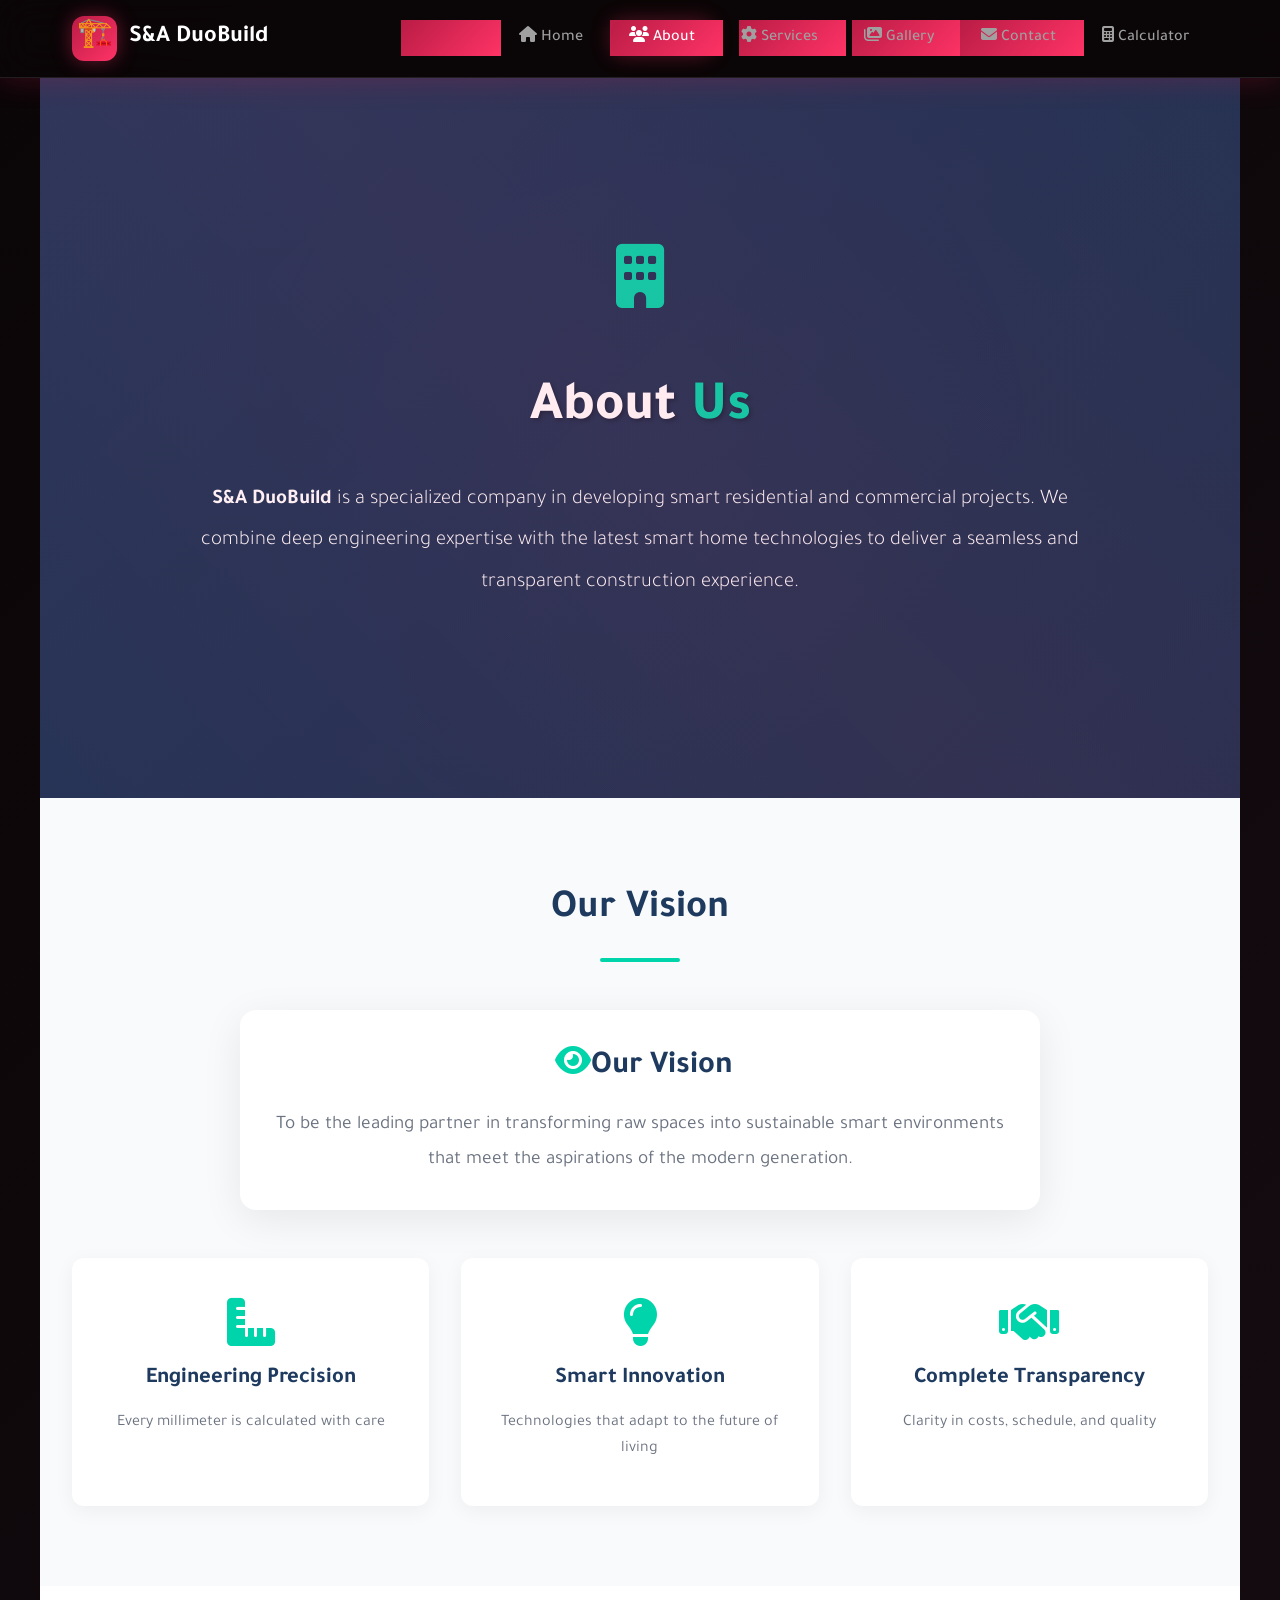
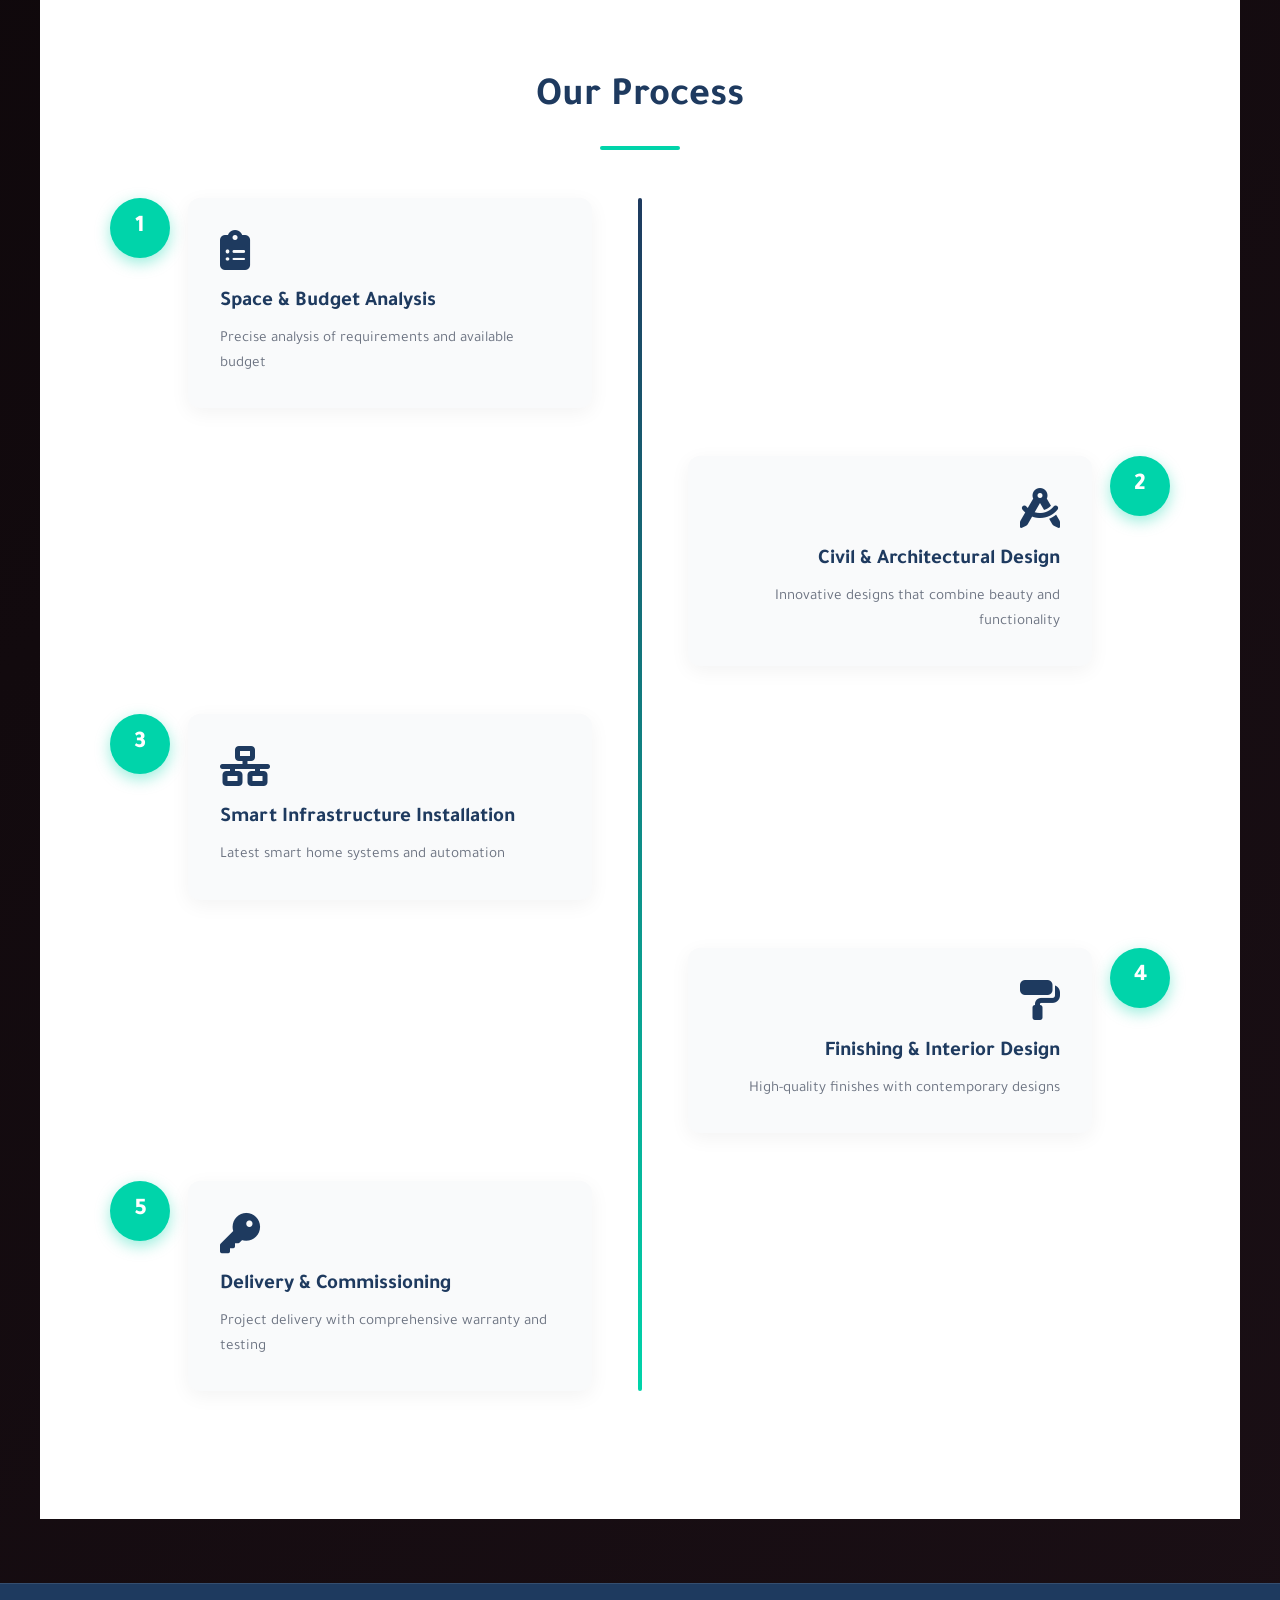
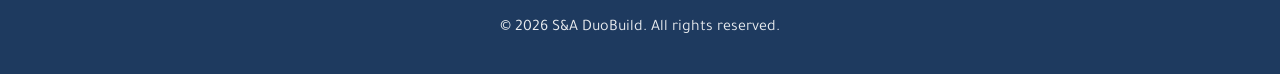
==== about.html @ c9d5b28e "Fix static site issues" ====
<!DOCTYPE html>
<html lang="en" dir="ltr">
<head>
  <meta charset="UTF-8">
  <meta name="viewport" content="width=device-width, initial-scale=1.0">
  <link rel="preconnect" href="https://fonts.googleapis.com">
  <link rel="preconnect" href="https://fonts.gstatic.com" crossorigin>
  <link href="https://fonts.googleapis.com/css2?family=Tajawal:wght@300;400;500;700;800&display=swap" rel="stylesheet">
  <link rel="stylesheet" href="https://cdnjs.cloudflare.com/ajax/libs/font-awesome/6.4.0/css/all.min.css">
  <title>S&A DuoBuild | About</title>
  <link rel="stylesheet" href="style.css">
  <style>
        * {
            margin: 0;
            padding: 0;
            box-sizing: border-box;
        }

        :root {
            --primary-color: #1E3A5F;
            --secondary-color: #6B7280;
            --accent-color: #00D4AA;
            --light-bg: #F9FAFB;
            --white: #FFFFFF;
            --text-dark: #1F2937;
            --text-light: #6B7280;
            --transition: all 0.3s ease;
        }

        body {
            font-family: 'Tajawal', sans-serif;
            line-height: 1.6;
            color: var(--text-dark);
            overflow-x: hidden;
        }

        /* Hero Section */
        .hero {
            background: linear-gradient(135deg, rgba(30, 58, 95, 0.95) 0%, rgba(30, 58, 95, 0.8) 100%), 
                        url('https://images.unsplash.com/photo-1486406146926-c627a92ad1ab?ixlib=rb-4.0.3&auto=format&fit=crop&w=1920&q=80');
            background-size: cover;
            background-position: center;
            background-attachment: fixed;
            min-height: 80vh;
            display: flex;
            align-items: center;
            justify-content: center;
            text-align: center;
            color: var(--white);
            padding: 2rem;
            position: relative;
        }

        .hero-content {
            max-width: 900px;
            animation: fadeInUp 1s ease;
        }

        .hero h1 {
            font-size: 3.5rem;
            font-weight: 800;
            margin-bottom: 1.5rem;
            text-shadow: 2px 2px 4px rgba(0,0,0,0.3);
        }

        .hero h1 span {
            color: var(--accent-color);
        }

        .hero p {
            font-size: 1.3rem;
            line-height: 2;
            margin-bottom: 2rem;
            font-weight: 300;
        }

        .hero-icon {
            font-size: 4rem;
            margin-bottom: 1.5rem;
            color: var(--accent-color);
        }

        /* Section Styling */
        section {
            padding: 5rem 2rem;
        }

        .container {
            max-width: 1200px;
            margin: 0 auto;
        }

        .section-title {
            text-align: center;
            font-size: 2.5rem;
            color: var(--primary-color);
            margin-bottom: 3rem;
            position: relative;
            font-weight: 700;
        }

        .section-title::after {
            content: '';
            display: block;
            width: 80px;
            height: 4px;
            background: var(--accent-color);
            margin: 1rem auto;
            border-radius: 2px;
        }

        /* Vision Section */
        .vision {
            background: var(--light-bg);
        }

        .vision-content {
            text-align: center;
            max-width: 800px;
            margin: 0 auto 3rem;
            padding: 2rem;
            background: var(--white);
            border-radius: 16px;
            box-shadow: 0 10px 40px rgba(0,0,0,0.08);
        }

        .vision-content h2 {
            color: var(--primary-color);
            font-size: 2rem;
            margin-bottom: 1rem;
        }

        .vision-content p {
            font-size: 1.2rem;
            color: var(--text-light);
            line-height: 1.8;
        }

        .values-grid {
            display: grid;
            grid-template-columns: repeat(auto-fit, minmax(280px, 1fr));
            gap: 2rem;
            margin-top: 3rem;
        }

        .value-card {
            background: var(--white);
            padding: 2.5rem 2rem;
            border-radius: 12px;
            text-align: center;
            box-shadow: 0 5px 20px rgba(0,0,0,0.05);
            transition: var(--transition);
            border-bottom: 4px solid transparent;
        }

        .value-card:hover {
            transform: translateY(-10px);
            box-shadow: 0 15px 40px rgba(0,0,0,0.1);
            border-bottom-color: var(--accent-color);
        }

        .value-card i {
            font-size: 3rem;
            color: var(--accent-color);
            margin-bottom: 1rem;
        }

        .value-card h3 {
            color: var(--primary-color);
            font-size: 1.4rem;
            margin-bottom: 0.8rem;
        }

        .value-card p {
            color: var(--text-light);
            font-size: 1rem;
        }

        /* Process Section */
        .process {
            background: var(--white);
        }

        .timeline {
            position: relative;
            max-width: 1000px;
            margin: 0 auto;
        }

        .timeline::before {
            content: '';
            position: absolute;
            top: 0;
            right: 50%;
            transform: translateX(50%);
            width: 4px;
            height: 100%;
            background: linear-gradient(to bottom, var(--primary-color), var(--accent-color));
            border-radius: 2px;
        }

        .timeline-item {
            margin-bottom: 3rem;
            position: relative;
            width: 50%;
            padding: 0 3rem;
        }

        .timeline-item:nth-child(odd) {
            right: 0;
            text-align: left;
        }

        .timeline-item:nth-child(even) {
            left: 50%;
            text-align: right;
        }

        .timeline-number {
            position: absolute;
            width: 60px;
            height: 60px;
            background: var(--accent-color);
            color: var(--white);
            border-radius: 50%;
            display: flex;
            align-items: center;
            justify-content: center;
            font-size: 1.5rem;
            font-weight: 800;
            top: 0;
            box-shadow: 0 5px 15px rgba(0, 212, 170, 0.4);
            z-index: 2;
        }

        .timeline-item:nth-child(odd) .timeline-number {
            left: -30px;
        }

        .timeline-item:nth-child(even) .timeline-number {
            right: -30px;
        }

        .timeline-content {
            background: var(--light-bg);
            padding: 2rem;
            border-radius: 12px;
            box-shadow: 0 5px 20px rgba(0,0,0,0.05);
            transition: var(--transition);
        }

        .timeline-content:hover {
            transform: scale(1.02);
            box-shadow: 0 10px 30px rgba(0,0,0,0.1);
        }

        .timeline-content i {
            font-size: 2.5rem;
            color: var(--primary-color);
            margin-bottom: 1rem;
            display: block;
        }

        .timeline-content h3 {
            color: var(--primary-color);
            font-size: 1.3rem;
            margin-bottom: 0.5rem;
        }

        .timeline-content p {
            color: var(--text-light);
            font-size: 0.95rem;
        }

        /* Why Choose Us */
        .why-us {
            background: linear-gradient(135deg, var(--primary-color) 0%, #2C5282 100%);
            color: var(--white);
        }

        .why-us .section-title {
            color: var(--white);
        }

        .why-us .section-title::after {
            background: var(--accent-color);
        }

        .features-grid {
            display: grid;
            grid-template-columns: repeat(auto-fit, minmax(250px, 1fr));
            gap: 2rem;
        }

        .feature-item {
            display: flex;
            align-items: flex-start;
            gap: 1.5rem;
            padding: 1.5rem;
            background: rgba(255,255,255,0.05);
            border-radius: 12px;
            backdrop-filter: blur(10px);
            border: 1px solid rgba(255,255,255,0.1);
            transition: var(--transition);
        }

        .feature-item:hover {
            background: rgba(255,255,255,0.1);
            transform: translateY(-5px);
        }

        .feature-item i {
            font-size: 2.5rem;
            color: var(--accent-color);
            flex-shrink: 0;
        }

        .feature-item h3 {
            font-size: 1.2rem;
            margin-bottom: 0.5rem;
        }

        .feature-item p {
            font-size: 0.95rem;
            opacity: 0.9;
            line-height: 1.6;
        }

        /* CTA Section */
        .cta {
            background: var(--light-bg);
            text-align: center;
            padding: 6rem 2rem;
        }

        .cta h2 {
            font-size: 2.5rem;
            color: var(--primary-color);
            margin-bottom: 1rem;
        }

        .cta p {
            font-size: 1.2rem;
            color: var(--text-light);
            margin-bottom: 2.5rem;
        }

        .cta-buttons {
            display: flex;
            gap: 1.5rem;
            justify-content: center;
            flex-wrap: wrap;
        }

        .btn {
            padding: 1rem 2.5rem;
            font-size: 1.1rem;
            font-weight: 700;
            border: none;
            border-radius: 50px;
            cursor: pointer;
            transition: var(--transition);
            text-decoration: none;
            display: inline-flex;
            align-items: center;
            gap: 0.5rem;
        }

        .btn-primary {
            background: var(--accent-color);
            color: var(--white);
            box-shadow: 0 5px 20px rgba(0, 212, 170, 0.4);
        }

        .btn-primary:hover {
            transform: translateY(-3px);
            box-shadow: 0 8px 25px rgba(0, 212, 170, 0.5);
        }

        .btn-secondary {
            background: transparent;
            color: var(--primary-color);
            border: 2px solid var(--primary-color);
        }

        .btn-secondary:hover {
            background: var(--primary-color);
            color: var(--white);
        }

        /* Footer */
        footer {
            background: var(--primary-color);
            color: var(--white);
            text-align: center;
            padding: 2rem;
        }

        footer p {
            opacity: 0.9;
        }

        /* Animations */
        @keyframes fadeInUp {
            from {
                opacity: 0;
                transform: translateY(30px);
            }
            to {
                opacity: 1;
                transform: translateY(0);
            }
        }

        /* Responsive Design */
        @media (max-width: 768px) {
            .hero h1 {
                font-size: 2.2rem;
            }

            .hero p {
                font-size: 1.1rem;
            }

            .section-title {
                font-size: 2rem;
            }

            .timeline::before {
                right: 30px;
            }

            .timeline-item {
                width: 100%;
                right: 0 !important;
                left: 0 !important;
                padding-right: 80px;
                padding-left: 0;
                text-align: right !important;
            }

            .timeline-number {
                right: 0 !important;
                left: auto !important;
            }

            .cta-buttons {
                flex-direction: column;
                align-items: center;
            }

            .btn {
                width: 100%;
                max-width: 300px;
                justify-content: center;
            }
        }

        /* Scroll Animation */
        .fade-in {
            opacity: 0;
            transform: translateY(30px);
            transition: opacity 0.8s ease, transform 0.8s ease;
        }

        .fade-in.visible {
            opacity: 1;
            transform: translateY(0);
        }
    </style>
</head>
<body>
 <header>
    <div class="container">
      <!-- Logo with icon on far left -->
      <a href="index.html" class="logo">
        <div class="logo-icon">🏗️</div>
        <span>S&A DuoBuild</span>
      </a>
      
      <!-- Navigation on right -->
      <nav>
         <ul>
          <li><a href="index.html" class="nav-link">
    <i class="fas fa-home"></i>  Home</a></li>
<li><a href="about.html" class="nav-link active">
    <i class="fas fa-users"></i>  About </a></li>
<li><a href="services.html" class="nav-link">
    <i class="fas fa-cog"></i>  Services </a></li>

<li><a href="gallery.html" class="nav-link">
    <i class="fas fa-images"></i> Gallery</a></li>

<li><a href="contact.html" class="nav-link">
    <i class="fas fa-envelope"></i>  Contact </a></li>
    <li><a href="Calculator.html" class="nav-link">
    <i class="fas fa-calculator"></i>  Calculator </a></li>
        </ul>
      </nav>
    </div>
  </header>

    <!-- Hero Section -->
    <section class="hero">
        <div class="hero-content">
            <div class="hero-icon">
                <i class="fas fa-building"></i>
            </div>
            <h1>About <span>Us</span></h1>
            <p>
                <strong>S&A DuoBuild</strong> is a specialized company in developing smart residential and commercial projects. 
                We combine deep engineering expertise with the latest smart home technologies 
                to deliver a seamless and transparent construction experience.
            </p>
        </div>
    </section>

    <!-- Vision Section -->
    <section class="vision">
        <div class="container">
            <h2 class="section-title">Our Vision</h2>
            
            <div class="vision-content fade-in">
                <h2><i class="fas fa-eye" style="color: var(--accent-color); margin-left: 0.5rem;"></i>Our Vision</h2>
                <p>
                    To be the leading partner in transforming raw spaces into sustainable smart environments 
                    that meet the aspirations of the modern generation.
                </p>
            </div>

            <div class="values-grid">
                <div class="value-card fade-in">
                    <i class="fas fa-ruler-combined"></i>
                    <h3>Engineering Precision</h3>
                    <p>Every millimeter is calculated with care</p>
                </div>

                <div class="value-card fade-in">
                    <i class="fas fa-lightbulb"></i>
                    <h3>Smart Innovation</h3>
                    <p>Technologies that adapt to the future of living</p>
                </div>

                <div class="value-card fade-in">
                    <i class="fas fa-handshake"></i>
                    <h3>Complete Transparency</h3>
                    <p>Clarity in costs, schedule, and quality</p>
                </div>
            </div>
        </div>
    </section>

    <!-- Process Section -->
    <section class="process">
        <div class="container">
            <h2 class="section-title">Our Process</h2>
            
            <div class="timeline">
                <div class="timeline-item fade-in">
                    <div class="timeline-number">1</div>
                    <div class="timeline-content">
                        <i class="fas fa-clipboard-list"></i>
                        <h3>Space & Budget Analysis</h3>
                        <p>Precise analysis of requirements and available budget</p>
                    </div>
                </div>

                <div class="timeline-item fade-in">
                    <div class="timeline-number">2</div>
                    <div class="timeline-content">
                        <i class="fas fa-drafting-compass"></i>
                        <h3>Civil & Architectural Design</h3>
                        <p>Innovative designs that combine beauty and functionality</p>
                    </div>
                </div>

                <div class="timeline-item fade-in">
                    <div class="timeline-number">3</div>
                    <div class="timeline-content">
                        <i class="fas fa-network-wired"></i>
                        <h3>Smart Infrastructure Installation</h3>
                        <p>Latest smart home systems and automation</p>
                    </div>
                </div>

                <div class="timeline-item fade-in">
                    <div class="timeline-number">4</div>
                    <div class="timeline-content">
                        <i class="fas fa-paint-roller"></i>
                        <h3>Finishing & Interior Design</h3>
                        <p>High-quality finishes with contemporary designs</p>
                    </div>
                </div>

                <div class="timeline-item fade-in">
                    <div class="timeline-number">5</div>
                    <div class="timeline-content">
                        <i class="fas fa-key"></i>
                        <h3>Delivery & Commissioning</h3>
                        <p>Project delivery with comprehensive warranty and testing</p>
                    </div>
                </div>
            </div>
        </div>
    </section>

    <!-- Footer -->
    <footer>
          <p>&copy; 2026 S&A DuoBuild. All rights reserved.</p>
    </footer>

    <!-- JavaScript for Scroll Animation -->
    <script>
        // Scroll Animation
        const observerOptions = {
            threshold: 0.1,
            rootMargin: "0px 0px -50px 0px"
        };

        const observer = new IntersectionObserver(function(entries) {
            entries.forEach(entry => {
                if (entry.isIntersecting) {
                    entry.target.classList.add('visible');
                }
            });
        }, observerOptions);

        document.querySelectorAll('.fade-in').forEach((el) => observer.observe(el));

        // Smooth Scroll
        document.querySelectorAll('a[href^="#"]').forEach(anchor => {
            anchor.addEventListener('click', function (e) {
                e.preventDefault();
                const target = document.querySelector(this.getAttribute('href'));
                if (target) {
                    target.scrollIntoView({
                        behavior: 'smooth',
                        block: 'start'
                    });
                }
            });
        });
        
    </script>

</body>
</html>
---- style.css ----
/* style.css - Professional Dark Theme */
:root {
  --primary: #0a0507;
  --secondary: #b91c45;
  --accent: #ff3366;
  --glass-bg: rgba(255, 255, 255, 0.05);
  --glass-border: rgba(255, 255, 255, 0.1);
  --text-main: #ffffff;
  --text-muted: #a0a0a0;
  --gradient-1: linear-gradient(135deg, #0a0507 0%, #1a0f15 100%);
  --gradient-2: linear-gradient(135deg, #b91c45 0%, #ff3366 100%);
  --shadow-glow: 0 0 30px rgba(185, 28, 69, 0.3);
  --transition: all 0.3s cubic-bezier(0.4, 0, 0.2, 1);
}

* {
  margin: 0;
  padding: 0;
  box-sizing: border-box;
}

html {
  scroll-behavior: smooth;
}

body {
  font-family: 'Inter', 'Segoe UI', Tahoma, Geneva, Verdana, sans-serif;
  background: var(--gradient-1);
  color: var(--text-main);
  line-height: 1.6;
  overflow-x: hidden;
  min-height: 100vh;
}

/* Animated Background */
body::before {
  content: '';
  position: fixed;
  top: 0;
  left: 0;
  width: 100%;
  height: 100%;
  background: radial-gradient(circle at 50% 50%, rgba(185, 28, 69, 0.15) 0%, transparent 50%);
  pointer-events: none;
  z-index: -1;
  animation: pulse 8s ease-in-out infinite;
}

@keyframes pulse {
  0%, 100% { opacity: 0.5; transform: scale(1); }
  50% { opacity: 0.8; transform: scale(1.1); }
}

/* Header & Navigation */
header {
  background: rgba(10, 5, 7, 0.8);
  backdrop-filter: blur(20px);
  border-bottom: 1px solid var(--glass-border);
  padding: 1rem 0;
  position: sticky;
  top: 0;
  z-index: 1000;
  box-shadow: var(--shadow-glow);
}

header .container {
  max-width: 1200px;
  margin: 0 auto;
  padding: 0 2rem;
  display: flex;
  justify-content: space-between;
  align-items: center;
}

.logo {
  display: flex;
  align-items: center;
  gap: 12px;
  font-size: 1.5rem;
  font-weight: 700;
  text-decoration: none;
  color: var(--text-main);
  transition: var(--transition);
}

.logo:hover {
  transform: scale(1.05);
  color: var(--accent);
}

.logo-icon {
  width: 45px;
  height: 45px;
  background: var(--gradient-2);
  border-radius: 12px;
  display: flex;
  align-items: center;
  justify-content: center;
  font-size: 1.8rem;
  box-shadow: 0 0 20px rgba(255, 51, 102, 0.4);
}

nav ul {
  display: flex;
  gap: 10px;
  list-style: none;
}

nav a {
  color: var(--text-muted);
  padding: 10px 18px;
  border-radius: 10px;
  text-decoration: none;
  font-weight: 500;
  transition: var(--transition);
  position: relative;
  overflow: hidden;
}

nav a::before {
  content: '';
  position: absolute;
  top: 0;
  left: -100%;
  width: 100%;
  height: 100%;
  background: var(--gradient-2);
  transition: left 0.3s ease;
  z-index: -1;
}

nav a:hover::before,
nav a.active::before {
  left: 0;
}

nav a:hover,
nav a.active {
  color: white;
  box-shadow: 0 0 20px rgba(255, 51, 102, 0.3);
}

/* Sections */
section {
  padding: 4rem 2rem;
  max-width: 1200px;
  margin: 0 auto;
}

/* Hero Section */
.hero {
  min-height: 90vh;
  display: flex;
  align-items: center;
  justify-content: center;
  background: radial-gradient(circle at center, rgba(185, 28, 69, 0.2) 0%, transparent 70%);
  position: relative;
  overflow: hidden;
}

.hero::before {
  content: '';
  position: absolute;
  width: 200%;
  height: 200%;
  background: linear-gradient(45deg, transparent, rgba(255, 51, 102, 0.1), transparent);
  animation: rotate 20s linear infinite;
}

@keyframes rotate {
  0% { transform: rotate(0deg); }
  100% { transform: rotate(360deg); }
}

.hero-container {
  display: flex;
  align-items: center;
  gap: 4rem;
  max-width: 1200px;
  padding: 2rem;
  position: relative;
  z-index: 1;
}

.hero-text {
  flex: 1;
  animation: fadeInLeft 1s ease;
}

@keyframes fadeInLeft {
  from {
    opacity: 0;
    transform: translateX(-50px);
  }
  to {
    opacity: 1;
    transform: translateX(0);
  }
}

.hero-text h1 {
  font-size: 3.5rem;
  font-weight: 800;
  margin-bottom: 1rem;
  background: linear-gradient(135deg, #fff 0%, var(--accent) 100%);
  -webkit-background-clip: text;
  -webkit-text-fill-color: transparent;
  line-height: 1.2;
}

.hero-text h2 {
  font-size: 1.8rem;
  color: var(--accent);
  margin-bottom: 1.5rem;
  font-weight: 600;
}

.hero-text p {
  font-size: 1.1rem;
  color: var(--text-muted);
  margin-bottom: 2rem;
  line-height: 1.8;
}

.hero-image {
  flex: 1;
  animation: fadeInRight 1s ease;
}

@keyframes fadeInRight {
  from {
    opacity: 0;
    transform: translateX(50px);
  }
  to {
    opacity: 1;
    transform: translateX(0);
  }
}

.hero-image img {
  width: 100%;
  border-radius: 20px;
  box-shadow: 0 20px 60px rgba(0, 0, 0, 0.5);
  border: 1px solid var(--glass-border);
  transition: var(--transition);
}

.hero-image img:hover {
  transform: scale(1.02);
  box-shadow: 0 25px 70px rgba(185, 28, 69, 0.3);
}

/* Buttons */
.btn {
  display: inline-block;
  padding: 14px 32px;
  background: var(--gradient-2);
  color: white;
  border: none;
  border-radius: 12px;
  font-weight: 600;
  font-size: 1rem;
  cursor: pointer;
  text-decoration: none;
  transition: var(--transition);
  box-shadow: 0 4px 20px rgba(255, 51, 102, 0.3);
  position: relative;
  overflow: hidden;
}

.btn::before {
  content: '';
  position: absolute;
  top: 50%;
  left: 50%;
  width: 0;
  height: 0;
  border-radius: 50%;
  background: rgba(255, 255, 255, 0.3);
  transform: translate(-50%, -50%);
  transition: width 0.6s, height 0.6s;
}

.btn:hover::before {
  width: 300px;
  height: 300px;
}

.btn:hover {
  transform: translateY(-3px);
  box-shadow: 0 8px 30px rgba(255, 51, 102, 0.5);
}

/* Cards */
.grid {
  display: grid;
  grid-template-columns: repeat(auto-fit, minmax(300px, 1fr));
  gap: 2rem;
  margin-top: 2rem;
}

.card {
  background: var(--glass-bg);
  backdrop-filter: blur(10px);
  border: 1px solid var(--glass-border);
  border-radius: 16px;
  padding: 2rem;
  transition: var(--transition);
  position: relative;
  overflow: hidden;
}

.card::before {
  content: '';
  position: absolute;
  top: 0;
  left: -100%;
  width: 100%;
  height: 100%;
  background: linear-gradient(90deg, transparent, rgba(255, 51, 102, 0.1), transparent);
  transition: left 0.5s;
}

.card:hover::before {
  left: 100%;
}

.card:hover {
  transform: translateY(-10px);
  border-color: var(--accent);
  box-shadow: 0 15px 40px rgba(185, 28, 69, 0.2);
}

.card h3 {
  color: var(--accent);
  margin-bottom: 1rem;
  font-size: 1.4rem;
}

.card p {
  color: var(--text-muted);
  line-height: 1.7;
}

/* Features Section */
.features-section {
  background: var(--glass-bg);
  backdrop-filter: blur(10px);
  border-radius: 24px;
  padding: 4rem 2rem;
  margin: 3rem auto;
  border: 1px solid var(--glass-border);
}

.features-section h2 {
  text-align: center;
  font-size: 2.5rem;
  margin-bottom: 3rem;
  background: linear-gradient(135deg, #fff 0%, var(--accent) 100%);
  -webkit-background-clip: text;
  -webkit-text-fill-color: transparent;
}

/* Calculator */
.calc-section {
  background: var(--glass-bg);
  backdrop-filter: blur(10px);
  border: 1px solid var(--glass-border);
  border-radius: 20px;
  padding: 3rem;
  margin: 2rem auto;
  max-width: 900px;
  box-shadow: var(--shadow-glow);
}

.calc-header {
  text-align: center;
  margin-bottom: 2rem;
}

.calc-header h2 {
  font-size: 2.2rem;
  margin-bottom: 0.5rem;
  background: linear-gradient(135deg, #fff 0%, var(--accent) 100%);
  -webkit-background-clip: text;
  -webkit-text-fill-color: transparent;
}

.calc-header p {
  color: var(--text-muted);
}

.calc-grid {
  display: grid;
  grid-template-columns: repeat(auto-fit, minmax(250px, 1fr));
  gap: 1.5rem;
  margin-bottom: 2rem;
}

.form-group {
  margin-bottom: 1.5rem;
}

.form-group label {
  display: block;
  margin-bottom: 0.5rem;
  font-weight: 600;
  color: var(--text-main);
}

.form-group input,
.form-group select,
.form-group textarea {
  width: 100%;
  padding: 12px 16px;
  background: rgba(255, 255, 255, 0.05);
  border: 1px solid var(--glass-border);
  border-radius: 10px;
  color: var(--text-main);
  font-family: inherit;
  transition: var(--transition);
}

.form-group input:focus,
.form-group select:focus,
.form-group textarea:focus {
  outline: none;
  border-color: var(--accent);
  box-shadow: 0 0 0 3px rgba(255, 51, 102, 0.1);
  background: rgba(255, 255, 255, 0.08);
}

.form-group select option {
  background: #1a0f15;
  color: var(--text-main);
}

.btn-calc {
  width: 100%;
  padding: 14px;
  background: var(--gradient-2);
  color: white;
  border: none;
  border-radius: 12px;
  font-size: 1.1rem;
  font-weight: 600;
  cursor: pointer;
  transition: var(--transition);
  box-shadow: 0 4px 20px rgba(255, 51, 102, 0.3);
}

.btn-calc:hover {
  transform: translateY(-2px);
  box-shadow: 0 8px 30px rgba(255, 51, 102, 0.5);
}

.result-box {
  margin-top: 2rem;
  padding: 2rem;
  background: rgba(16, 185, 129, 0.1);
  border: 2px solid #10b981;
  border-radius: 12px;
  display: none;
  animation: fadeIn 0.5s ease;
}

.result-box.show {
  display: block;
}

.result-grid {
  display: grid;
  grid-template-columns: repeat(auto-fit, minmax(150px, 1fr));
  gap: 1.5rem;
  text-align: center;
}

.result-item h4 {
  color: #10b981;
  margin-bottom: 0.5rem;
  font-size: 0.9rem;
}

.result-item p {
  font-size: 1.8rem;
  font-weight: 700;
  color: #10b981;
}

@keyframes fadeIn {
  from {
    opacity: 0;
    transform: translateY(20px);
  }
  to {
    opacity: 1;
    transform: translateY(0);
  }
}

/* Gallery */
.gallery-table {
  width: 100%;
  border-collapse: separate;
  border-spacing: 20px;
  margin-top: 2rem;
}

.gallery-table td {
  background: var(--glass-bg);
  border: 1px solid var(--glass-border);
  border-radius: 16px;
  padding: 15px;
  transition: var(--transition);
}

.gallery-table td:hover {
  transform: scale(1.05);
  border-color: var(--accent);
  box-shadow: 0 10px 30px rgba(185, 28, 69, 0.2);
}

.gallery-table img {
  width: 100%;
  height: 250px;
  object-fit: cover;
  border-radius: 12px;
  transition: var(--transition);
}

.gallery-table td:hover img {
  transform: scale(1.1);
}

/* Form */
form {
  background: var(--glass-bg);
  backdrop-filter: blur(10px);
  border: 1px solid var(--glass-border);
  border-radius: 20px;
  padding: 3rem;
  max-width: 800px;
  margin: 2rem auto;
  box-shadow: var(--shadow-glow);
}

form h2 {
  text-align: center;
  margin-bottom: 2rem;
  font-size: 2rem;
  background: linear-gradient(135deg, #fff 0%, var(--accent) 100%);
  -webkit-background-clip: text;
  -webkit-text-fill-color: transparent;
}

/* Footer */
footer {
  background: rgba(10, 5, 7, 0.9);
  backdrop-filter: blur(10px);
  border-top: 1px solid var(--glass-border);
  text-align: center;
  padding: 2rem;
  margin-top: 4rem;
  color: var(--text-muted);
}

/* Responsive */
@media (max-width: 768px) {
  header .container {
    flex-direction: column;
    gap: 1rem;
  }
  
  nav ul {
    flex-wrap: wrap;
    justify-content: center;
  }
  
  .hero-container {
    flex-direction: column;
    text-align: center;
  }
  
  .hero-text h1 {
    font-size: 2.2rem;
  }
  
  .grid {
    grid-template-columns: 1fr;
  }
  
  .calc-grid {
    grid-template-columns: 1fr;
  }

  .gallery-table,
  .gallery-table tbody,
  .gallery-table tr,
  .gallery-table td {
    display: block;
    width: 100%;
  }

  .gallery-table {
    border-spacing: 0;
  }

  .gallery-table td {
    margin-bottom: 1rem;
  }
}

/* Scroll Animations */
.fade-in {
  opacity: 0;
  transform: translateY(30px);
  transition: opacity 0.8s ease, transform 0.8s ease;
}

.fade-in.visible {
  opacity: 1;
  transform: translateY(0);
}
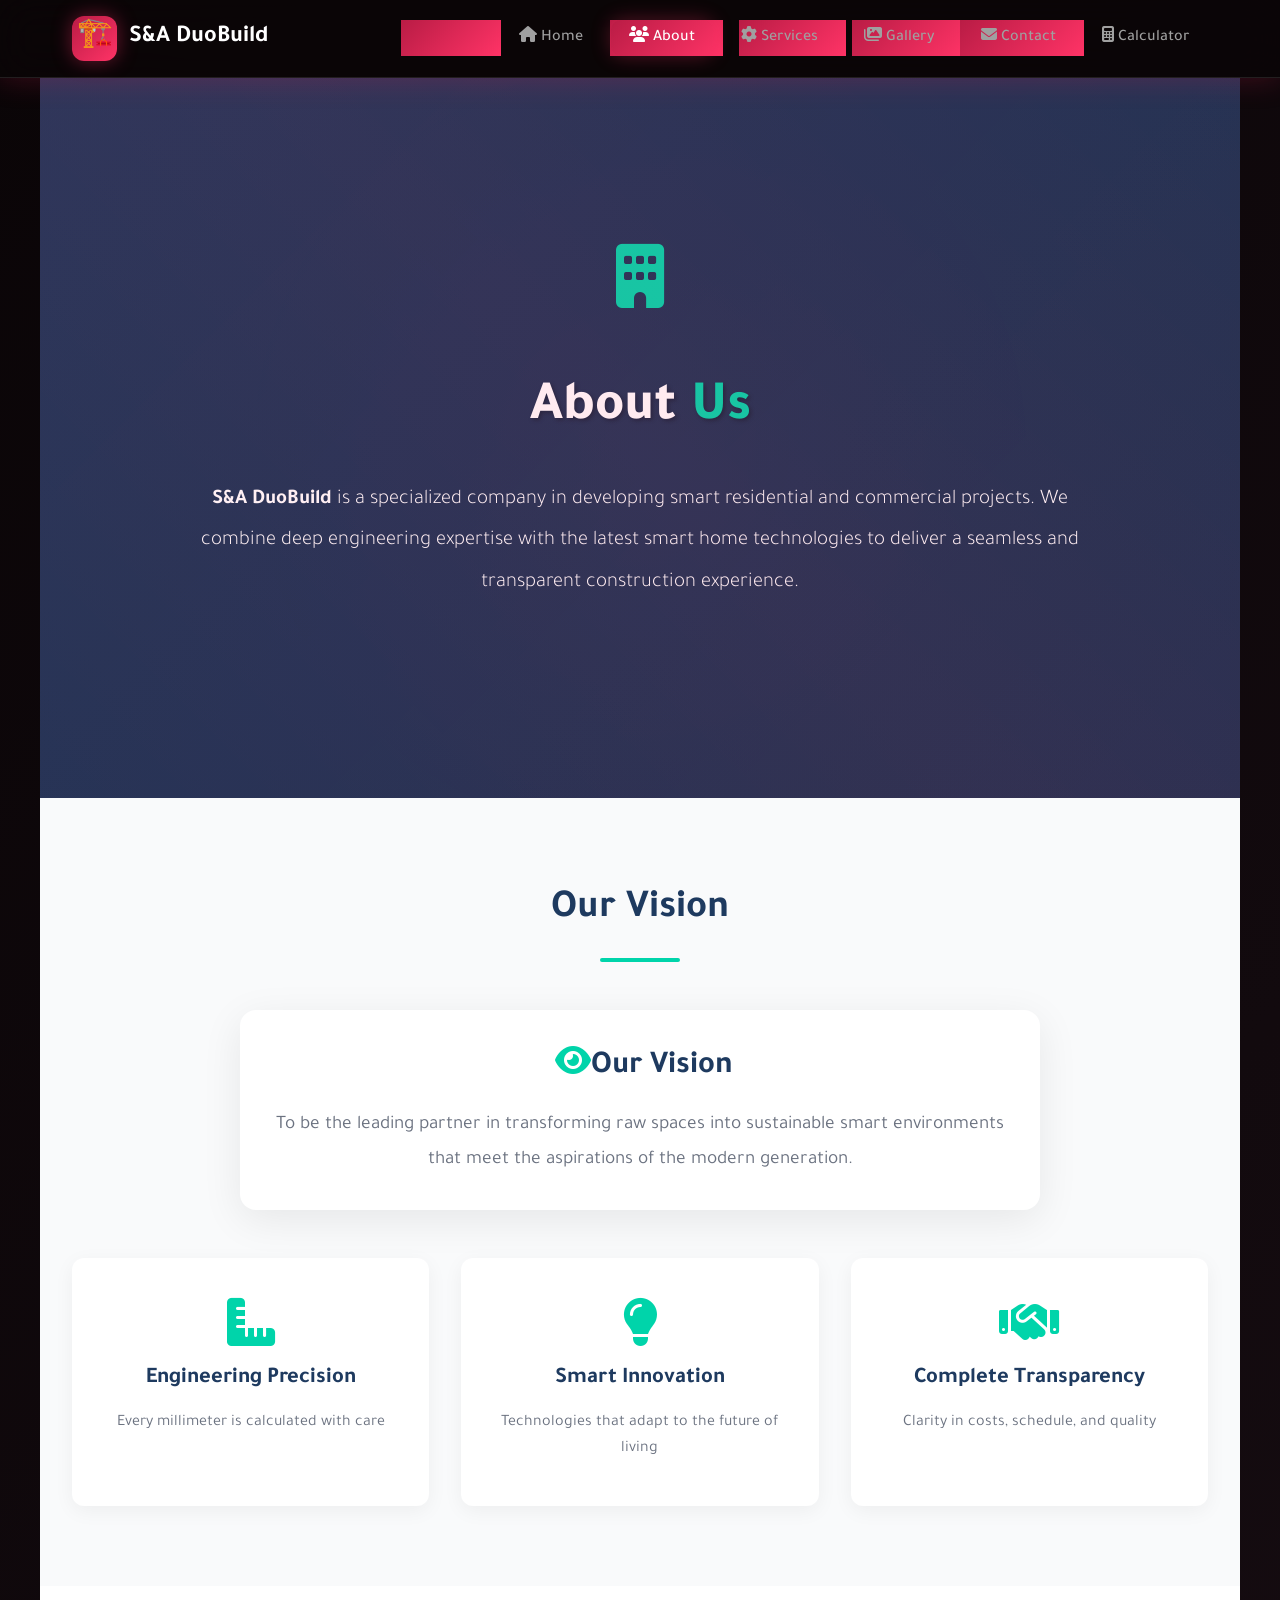
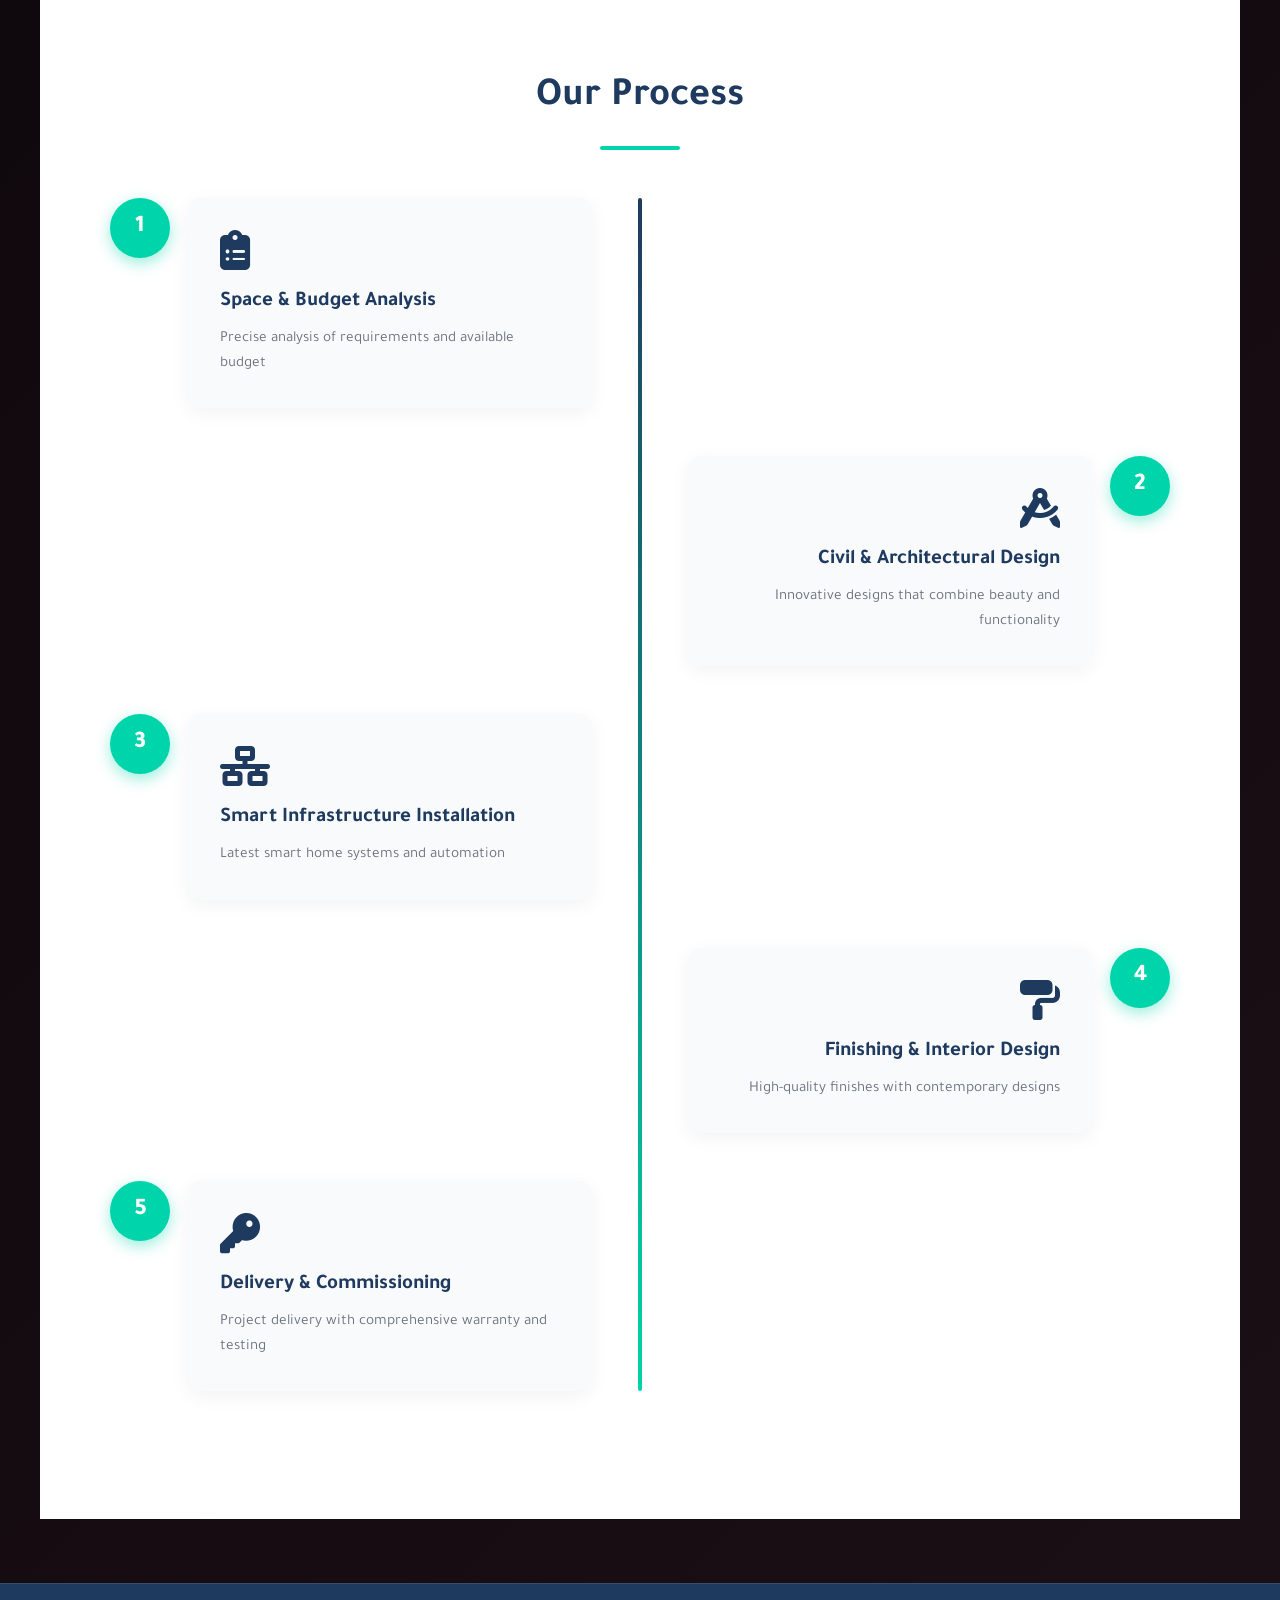
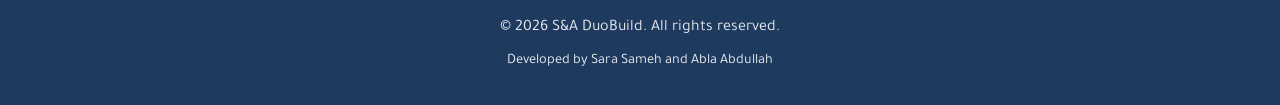
==== commit f21f7c6d: "Add developer credit" ====
--- a/about.html
+++ b/about.html
@@ -607,6 +607,7 @@
     <!-- Footer -->
     <footer>
           <p>&copy; 2026 S&A DuoBuild. All rights reserved.</p>
+          <p class="developer-credit">Developed by Sara Sameh and Abla Abdullah</p>
     </footer>
 
     <!-- JavaScript for Scroll Animation -->
--- a/style.css
+++ b/style.css
@@ -565,6 +565,11 @@
   color: var(--text-muted);
 }
 
+.developer-credit {
+  margin-top: 0.5rem;
+  font-size: 0.9rem;
+}
+
 /* Responsive */
 @media (max-width: 768px) {
   header .container {
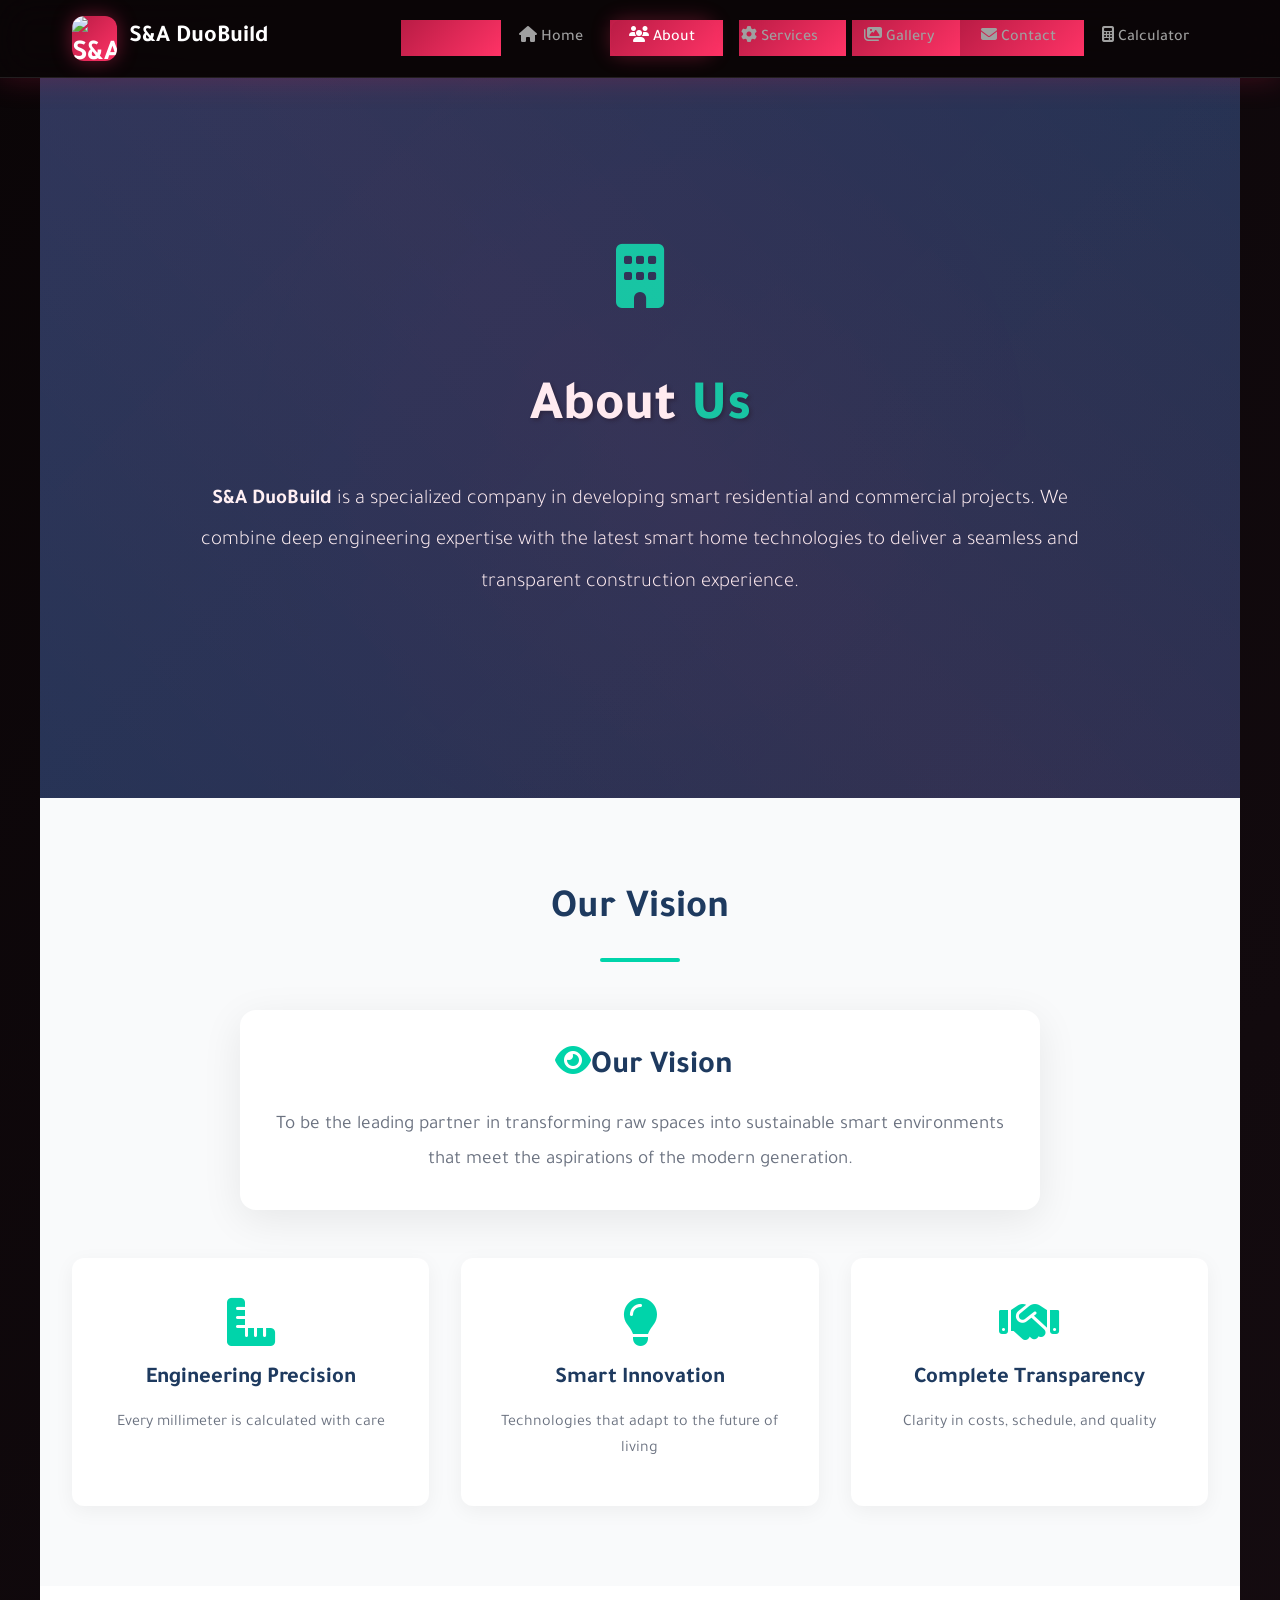
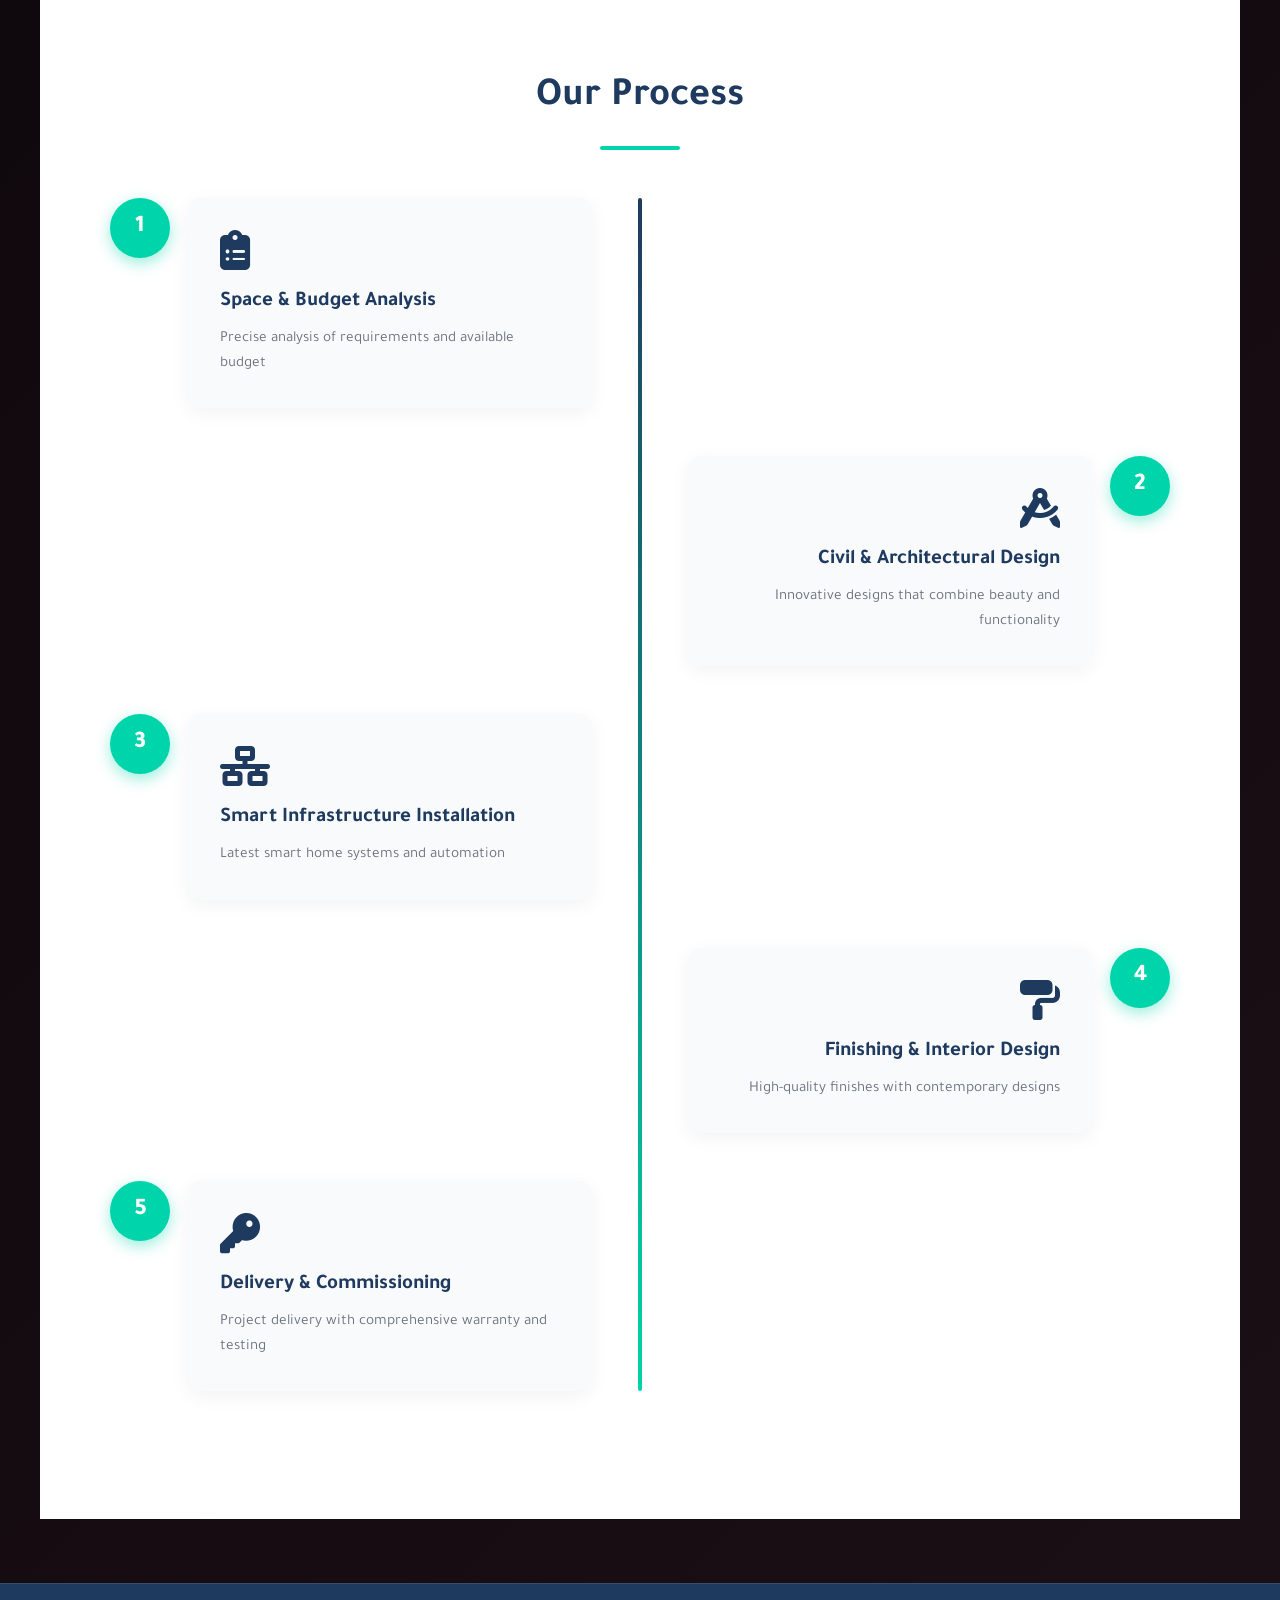
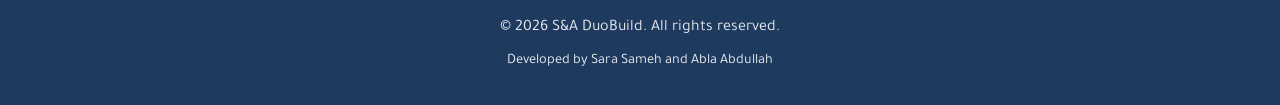
==== commit 75d4c499: "Prepare logo and favicon placeholders" ====
--- a/about.html
+++ b/about.html
@@ -8,6 +8,8 @@
   <link href="https://fonts.googleapis.com/css2?family=Tajawal:wght@300;400;500;700;800&display=swap" rel="stylesheet">
   <link rel="stylesheet" href="https://cdnjs.cloudflare.com/ajax/libs/font-awesome/6.4.0/css/all.min.css">
   <title>S&A DuoBuild | About</title>
+  <!-- Replace assets/favicon.svg later to change the browser tab icon. -->
+  <link rel="icon" type="image/svg+xml" href="assets/favicon.svg">
   <link rel="stylesheet" href="style.css">
   <style>
         * {
@@ -474,7 +476,8 @@
     <div class="container">
       <!-- Logo with icon on far left -->
       <a href="index.html" class="logo">
-        <div class="logo-icon">🏗️</div>
+        <!-- Replace assets/logo.svg later to change the website logo. -->
+        <img src="assets/logo.svg" alt="S&A DuoBuild Logo" class="logo-icon">
         <span>S&A DuoBuild</span>
       </a>
       
--- a/style.css
+++ b/style.css
@@ -98,6 +98,8 @@
   justify-content: center;
   font-size: 1.8rem;
   box-shadow: 0 0 20px rgba(255, 51, 102, 0.4);
+  object-fit: cover;
+  flex-shrink: 0;
 }
 
 nav ul {
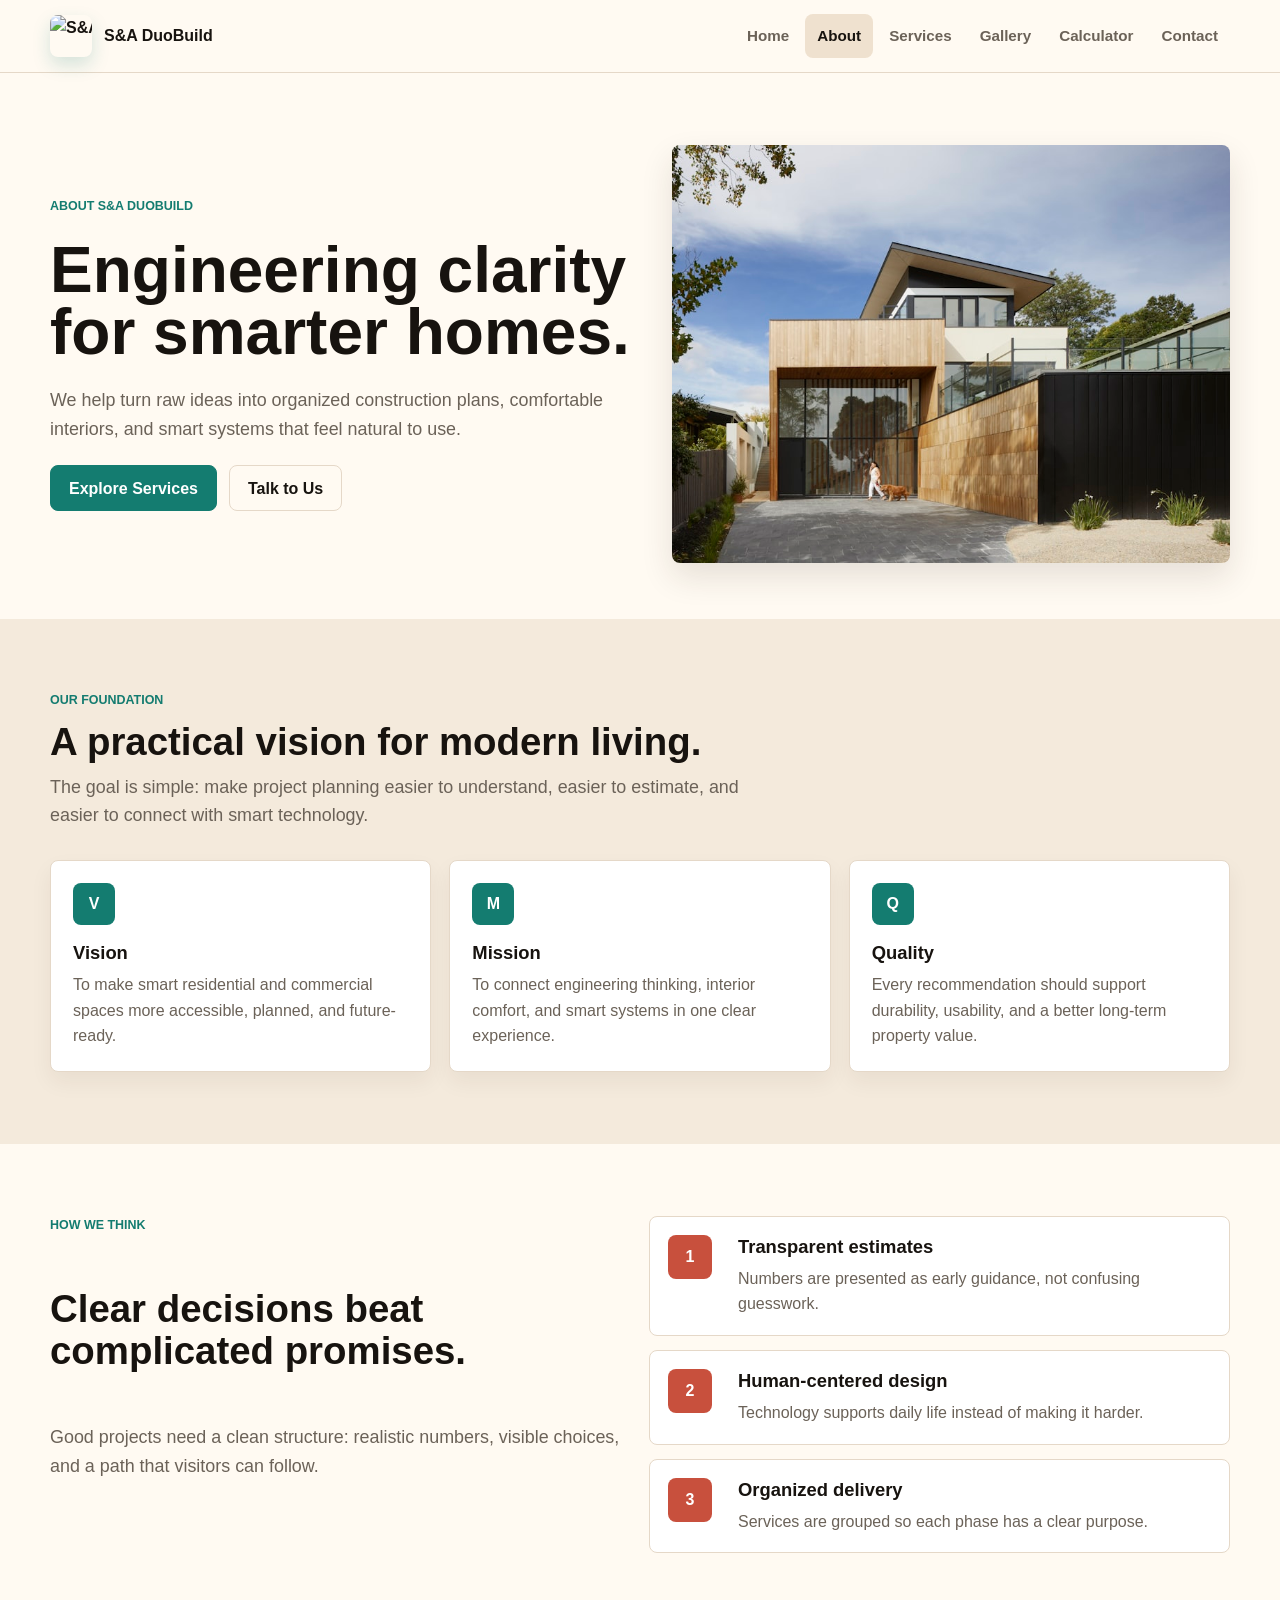
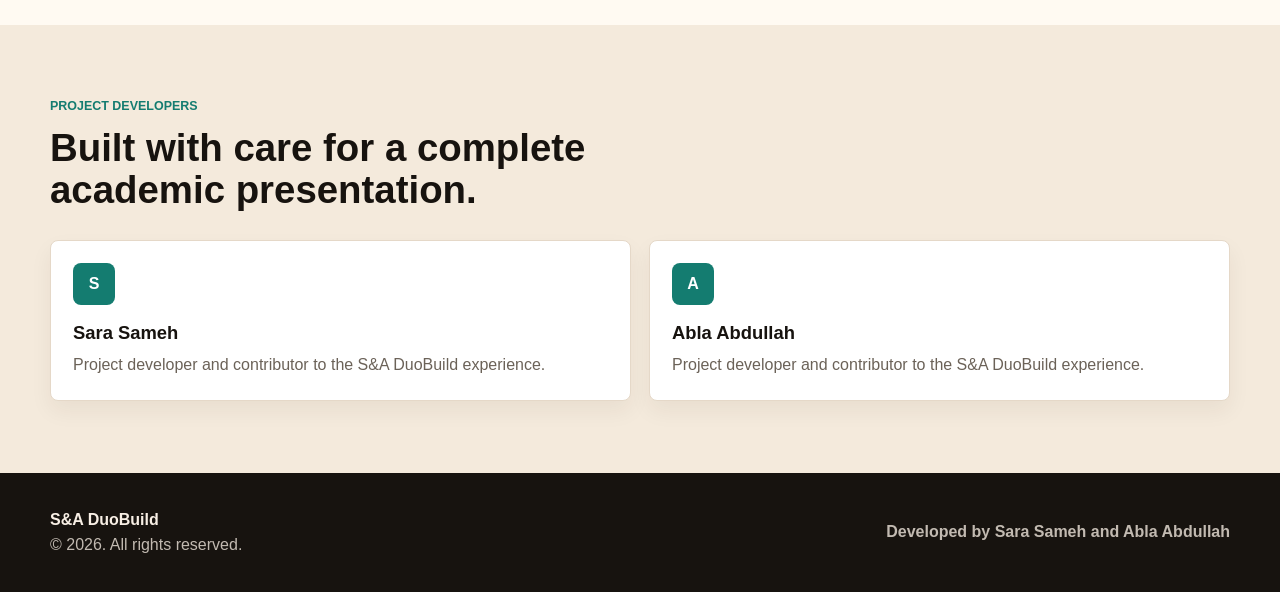
==== commit bda81991: "Rebuild responsive unified site" ====
--- a/about.html
+++ b/about.html
@@ -1,651 +1,130 @@
 <!DOCTYPE html>
-<html lang="en" dir="ltr">
+<html lang="en">
 <head>
+  <!-- إعدادات صفحة من نحن وربط الثيم واللوقو -->
   <meta charset="UTF-8">
   <meta name="viewport" content="width=device-width, initial-scale=1.0">
-  <link rel="preconnect" href="https://fonts.googleapis.com">
-  <link rel="preconnect" href="https://fonts.gstatic.com" crossorigin>
-  <link href="https://fonts.googleapis.com/css2?family=Tajawal:wght@300;400;500;700;800&display=swap" rel="stylesheet">
-  <link rel="stylesheet" href="https://cdnjs.cloudflare.com/ajax/libs/font-awesome/6.4.0/css/all.min.css">
+  <meta name="description" content="Learn about S&A DuoBuild vision, values, and smart construction process.">
   <title>S&A DuoBuild | About</title>
-  <!-- Replace assets/favicon.svg later to change the browser tab icon. -->
   <link rel="icon" type="image/svg+xml" href="assets/favicon.svg">
   <link rel="stylesheet" href="style.css">
-  <style>
-        * {
-            margin: 0;
-            padding: 0;
-            box-sizing: border-box;
-        }
-
-        :root {
-            --primary-color: #1E3A5F;
-            --secondary-color: #6B7280;
-            --accent-color: #00D4AA;
-            --light-bg: #F9FAFB;
-            --white: #FFFFFF;
-            --text-dark: #1F2937;
-            --text-light: #6B7280;
-            --transition: all 0.3s ease;
-        }
-
-        body {
-            font-family: 'Tajawal', sans-serif;
-            line-height: 1.6;
-            color: var(--text-dark);
-            overflow-x: hidden;
-        }
-
-        /* Hero Section */
-        .hero {
-            background: linear-gradient(135deg, rgba(30, 58, 95, 0.95) 0%, rgba(30, 58, 95, 0.8) 100%), 
-                        url('https://images.unsplash.com/photo-1486406146926-c627a92ad1ab?ixlib=rb-4.0.3&auto=format&fit=crop&w=1920&q=80');
-            background-size: cover;
-            background-position: center;
-            background-attachment: fixed;
-            min-height: 80vh;
-            display: flex;
-            align-items: center;
-            justify-content: center;
-            text-align: center;
-            color: var(--white);
-            padding: 2rem;
-            position: relative;
-        }
-
-        .hero-content {
-            max-width: 900px;
-            animation: fadeInUp 1s ease;
-        }
-
-        .hero h1 {
-            font-size: 3.5rem;
-            font-weight: 800;
-            margin-bottom: 1.5rem;
-            text-shadow: 2px 2px 4px rgba(0,0,0,0.3);
-        }
-
-        .hero h1 span {
-            color: var(--accent-color);
-        }
-
-        .hero p {
-            font-size: 1.3rem;
-            line-height: 2;
-            margin-bottom: 2rem;
-            font-weight: 300;
-        }
-
-        .hero-icon {
-            font-size: 4rem;
-            margin-bottom: 1.5rem;
-            color: var(--accent-color);
-        }
-
-        /* Section Styling */
-        section {
-            padding: 5rem 2rem;
-        }
-
-        .container {
-            max-width: 1200px;
-            margin: 0 auto;
-        }
-
-        .section-title {
-            text-align: center;
-            font-size: 2.5rem;
-            color: var(--primary-color);
-            margin-bottom: 3rem;
-            position: relative;
-            font-weight: 700;
-        }
-
-        .section-title::after {
-            content: '';
-            display: block;
-            width: 80px;
-            height: 4px;
-            background: var(--accent-color);
-            margin: 1rem auto;
-            border-radius: 2px;
-        }
-
-        /* Vision Section */
-        .vision {
-            background: var(--light-bg);
-        }
-
-        .vision-content {
-            text-align: center;
-            max-width: 800px;
-            margin: 0 auto 3rem;
-            padding: 2rem;
-            background: var(--white);
-            border-radius: 16px;
-            box-shadow: 0 10px 40px rgba(0,0,0,0.08);
-        }
-
-        .vision-content h2 {
-            color: var(--primary-color);
-            font-size: 2rem;
-            margin-bottom: 1rem;
-        }
-
-        .vision-content p {
-            font-size: 1.2rem;
-            color: var(--text-light);
-            line-height: 1.8;
-        }
-
-        .values-grid {
-            display: grid;
-            grid-template-columns: repeat(auto-fit, minmax(280px, 1fr));
-            gap: 2rem;
-            margin-top: 3rem;
-        }
-
-        .value-card {
-            background: var(--white);
-            padding: 2.5rem 2rem;
-            border-radius: 12px;
-            text-align: center;
-            box-shadow: 0 5px 20px rgba(0,0,0,0.05);
-            transition: var(--transition);
-            border-bottom: 4px solid transparent;
-        }
-
-        .value-card:hover {
-            transform: translateY(-10px);
-            box-shadow: 0 15px 40px rgba(0,0,0,0.1);
-            border-bottom-color: var(--accent-color);
-        }
-
-        .value-card i {
-            font-size: 3rem;
-            color: var(--accent-color);
-            margin-bottom: 1rem;
-        }
-
-        .value-card h3 {
-            color: var(--primary-color);
-            font-size: 1.4rem;
-            margin-bottom: 0.8rem;
-        }
-
-        .value-card p {
-            color: var(--text-light);
-            font-size: 1rem;
-        }
-
-        /* Process Section */
-        .process {
-            background: var(--white);
-        }
-
-        .timeline {
-            position: relative;
-            max-width: 1000px;
-            margin: 0 auto;
-        }
-
-        .timeline::before {
-            content: '';
-            position: absolute;
-            top: 0;
-            right: 50%;
-            transform: translateX(50%);
-            width: 4px;
-            height: 100%;
-            background: linear-gradient(to bottom, var(--primary-color), var(--accent-color));
-            border-radius: 2px;
-        }
-
-        .timeline-item {
-            margin-bottom: 3rem;
-            position: relative;
-            width: 50%;
-            padding: 0 3rem;
-        }
-
-        .timeline-item:nth-child(odd) {
-            right: 0;
-            text-align: left;
-        }
-
-        .timeline-item:nth-child(even) {
-            left: 50%;
-            text-align: right;
-        }
-
-        .timeline-number {
-            position: absolute;
-            width: 60px;
-            height: 60px;
-            background: var(--accent-color);
-            color: var(--white);
-            border-radius: 50%;
-            display: flex;
-            align-items: center;
-            justify-content: center;
-            font-size: 1.5rem;
-            font-weight: 800;
-            top: 0;
-            box-shadow: 0 5px 15px rgba(0, 212, 170, 0.4);
-            z-index: 2;
-        }
-
-        .timeline-item:nth-child(odd) .timeline-number {
-            left: -30px;
-        }
-
-        .timeline-item:nth-child(even) .timeline-number {
-            right: -30px;
-        }
-
-        .timeline-content {
-            background: var(--light-bg);
-            padding: 2rem;
-            border-radius: 12px;
-            box-shadow: 0 5px 20px rgba(0,0,0,0.05);
-            transition: var(--transition);
-        }
-
-        .timeline-content:hover {
-            transform: scale(1.02);
-            box-shadow: 0 10px 30px rgba(0,0,0,0.1);
-        }
-
-        .timeline-content i {
-            font-size: 2.5rem;
-            color: var(--primary-color);
-            margin-bottom: 1rem;
-            display: block;
-        }
-
-        .timeline-content h3 {
-            color: var(--primary-color);
-            font-size: 1.3rem;
-            margin-bottom: 0.5rem;
-        }
-
-        .timeline-content p {
-            color: var(--text-light);
-            font-size: 0.95rem;
-        }
-
-        /* Why Choose Us */
-        .why-us {
-            background: linear-gradient(135deg, var(--primary-color) 0%, #2C5282 100%);
-            color: var(--white);
-        }
-
-        .why-us .section-title {
-            color: var(--white);
-        }
-
-        .why-us .section-title::after {
-            background: var(--accent-color);
-        }
-
-        .features-grid {
-            display: grid;
-            grid-template-columns: repeat(auto-fit, minmax(250px, 1fr));
-            gap: 2rem;
-        }
-
-        .feature-item {
-            display: flex;
-            align-items: flex-start;
-            gap: 1.5rem;
-            padding: 1.5rem;
-            background: rgba(255,255,255,0.05);
-            border-radius: 12px;
-            backdrop-filter: blur(10px);
-            border: 1px solid rgba(255,255,255,0.1);
-            transition: var(--transition);
-        }
-
-        .feature-item:hover {
-            background: rgba(255,255,255,0.1);
-            transform: translateY(-5px);
-        }
-
-        .feature-item i {
-            font-size: 2.5rem;
-            color: var(--accent-color);
-            flex-shrink: 0;
-        }
-
-        .feature-item h3 {
-            font-size: 1.2rem;
-            margin-bottom: 0.5rem;
-        }
-
-        .feature-item p {
-            font-size: 0.95rem;
-            opacity: 0.9;
-            line-height: 1.6;
-        }
-
-        /* CTA Section */
-        .cta {
-            background: var(--light-bg);
-            text-align: center;
-            padding: 6rem 2rem;
-        }
-
-        .cta h2 {
-            font-size: 2.5rem;
-            color: var(--primary-color);
-            margin-bottom: 1rem;
-        }
-
-        .cta p {
-            font-size: 1.2rem;
-            color: var(--text-light);
-            margin-bottom: 2.5rem;
-        }
-
-        .cta-buttons {
-            display: flex;
-            gap: 1.5rem;
-            justify-content: center;
-            flex-wrap: wrap;
-        }
-
-        .btn {
-            padding: 1rem 2.5rem;
-            font-size: 1.1rem;
-            font-weight: 700;
-            border: none;
-            border-radius: 50px;
-            cursor: pointer;
-            transition: var(--transition);
-            text-decoration: none;
-            display: inline-flex;
-            align-items: center;
-            gap: 0.5rem;
-        }
-
-        .btn-primary {
-            background: var(--accent-color);
-            color: var(--white);
-            box-shadow: 0 5px 20px rgba(0, 212, 170, 0.4);
-        }
-
-        .btn-primary:hover {
-            transform: translateY(-3px);
-            box-shadow: 0 8px 25px rgba(0, 212, 170, 0.5);
-        }
-
-        .btn-secondary {
-            background: transparent;
-            color: var(--primary-color);
-            border: 2px solid var(--primary-color);
-        }
-
-        .btn-secondary:hover {
-            background: var(--primary-color);
-            color: var(--white);
-        }
-
-        /* Footer */
-        footer {
-            background: var(--primary-color);
-            color: var(--white);
-            text-align: center;
-            padding: 2rem;
-        }
-
-        footer p {
-            opacity: 0.9;
-        }
-
-        /* Animations */
-        @keyframes fadeInUp {
-            from {
-                opacity: 0;
-                transform: translateY(30px);
-            }
-            to {
-                opacity: 1;
-                transform: translateY(0);
-            }
-        }
-
-        /* Responsive Design */
-        @media (max-width: 768px) {
-            .hero h1 {
-                font-size: 2.2rem;
-            }
-
-            .hero p {
-                font-size: 1.1rem;
-            }
-
-            .section-title {
-                font-size: 2rem;
-            }
-
-            .timeline::before {
-                right: 30px;
-            }
-
-            .timeline-item {
-                width: 100%;
-                right: 0 !important;
-                left: 0 !important;
-                padding-right: 80px;
-                padding-left: 0;
-                text-align: right !important;
-            }
-
-            .timeline-number {
-                right: 0 !important;
-                left: auto !important;
-            }
-
-            .cta-buttons {
-                flex-direction: column;
-                align-items: center;
-            }
-
-            .btn {
-                width: 100%;
-                max-width: 300px;
-                justify-content: center;
-            }
-        }
-
-        /* Scroll Animation */
-        .fade-in {
-            opacity: 0;
-            transform: translateY(30px);
-            transition: opacity 0.8s ease, transform 0.8s ease;
-        }
-
-        .fade-in.visible {
-            opacity: 1;
-            transform: translateY(0);
-        }
-    </style>
+  <script src="script.js" defer></script>
 </head>
 <body>
- <header>
-    <div class="container">
-      <!-- Logo with icon on far left -->
-      <a href="index.html" class="logo">
-        <!-- Replace assets/logo.svg later to change the website logo. -->
-        <img src="assets/logo.svg" alt="S&A DuoBuild Logo" class="logo-icon">
+  <!-- الهيدر الموحد لكل الموقع -->
+  <header class="site-header">
+    <nav class="site-nav container" aria-label="Main navigation">
+      <a href="index.html" class="brand" aria-label="S&A DuoBuild home">
+        <img src="assets/logo.svg" alt="S&A DuoBuild logo" class="brand-logo">
         <span>S&A DuoBuild</span>
       </a>
-      
-      <!-- Navigation on right -->
-      <nav>
-         <ul>
-          <li><a href="index.html" class="nav-link">
-    <i class="fas fa-home"></i>  Home</a></li>
-<li><a href="about.html" class="nav-link active">
-    <i class="fas fa-users"></i>  About </a></li>
-<li><a href="services.html" class="nav-link">
-    <i class="fas fa-cog"></i>  Services </a></li>
-
-<li><a href="gallery.html" class="nav-link">
-    <i class="fas fa-images"></i> Gallery</a></li>
-
-<li><a href="contact.html" class="nav-link">
-    <i class="fas fa-envelope"></i>  Contact </a></li>
-    <li><a href="Calculator.html" class="nav-link">
-    <i class="fas fa-calculator"></i>  Calculator </a></li>
-        </ul>
-      </nav>
-    </div>
+      <button class="nav-toggle" type="button" aria-label="Toggle navigation" aria-expanded="false" data-nav-toggle>☰</button>
+      <div class="nav-links" data-nav-links>
+        <a href="index.html">Home</a>
+        <a href="about.html" class="active">About</a>
+        <a href="services.html">Services</a>
+        <a href="gallery.html">Gallery</a>
+        <a href="Calculator.html">Calculator</a>
+        <a href="contact.html">Contact</a>
+      </div>
+    </nav>
   </header>
 
-    <!-- Hero Section -->
+  <main>
+    <!-- مقدمة صفحة من نحن -->
     <section class="hero">
-        <div class="hero-content">
-            <div class="hero-icon">
-                <i class="fas fa-building"></i>
-            </div>
-            <h1>About <span>Us</span></h1>
-            <p>
-                <strong>S&A DuoBuild</strong> is a specialized company in developing smart residential and commercial projects. 
-                We combine deep engineering expertise with the latest smart home technologies 
-                to deliver a seamless and transparent construction experience.
-            </p>
+      <div class="container hero-grid">
+        <div class="hero-copy reveal">
+          <span class="eyebrow">About S&A DuoBuild</span>
+          <h1>Engineering clarity for smarter homes.</h1>
+          <p class="lead">We help turn raw ideas into organized construction plans, comfortable interiors, and smart systems that feel natural to use.</p>
+          <div class="actions">
+            <a class="btn" href="services.html">Explore Services</a>
+            <a class="btn secondary" href="contact.html">Talk to Us</a>
+          </div>
         </div>
+        <div class="hero-media reveal">
+          <img src="2.jpg" alt="Contemporary smart home exterior">
+        </div>
+      </div>
     </section>
 
-    <!-- Vision Section -->
-    <section class="vision">
-        <div class="container">
-            <h2 class="section-title">Our Vision</h2>
-            
-            <div class="vision-content fade-in">
-                <h2><i class="fas fa-eye" style="color: var(--accent-color); margin-left: 0.5rem;"></i>Our Vision</h2>
-                <p>
-                    To be the leading partner in transforming raw spaces into sustainable smart environments 
-                    that meet the aspirations of the modern generation.
-                </p>
-            </div>
-
-            <div class="values-grid">
-                <div class="value-card fade-in">
-                    <i class="fas fa-ruler-combined"></i>
-                    <h3>Engineering Precision</h3>
-                    <p>Every millimeter is calculated with care</p>
-                </div>
-
-                <div class="value-card fade-in">
-                    <i class="fas fa-lightbulb"></i>
-                    <h3>Smart Innovation</h3>
-                    <p>Technologies that adapt to the future of living</p>
-                </div>
-
-                <div class="value-card fade-in">
-                    <i class="fas fa-handshake"></i>
-                    <h3>Complete Transparency</h3>
-                    <p>Clarity in costs, schedule, and quality</p>
-                </div>
-            </div>
+    <!-- الرؤية والرسالة والقيم -->
+    <section class="section section-alt">
+      <div class="container">
+        <div class="section-head reveal">
+          <span class="eyebrow">Our foundation</span>
+          <h2>A practical vision for modern living.</h2>
+          <p class="lead">The goal is simple: make project planning easier to understand, easier to estimate, and easier to connect with smart technology.</p>
         </div>
+        <div class="grid three">
+          <article class="card reveal">
+            <span class="card-icon">V</span>
+            <h3>Vision</h3>
+            <p>To make smart residential and commercial spaces more accessible, planned, and future-ready.</p>
+          </article>
+          <article class="card reveal">
+            <span class="card-icon">M</span>
+            <h3>Mission</h3>
+            <p>To connect engineering thinking, interior comfort, and smart systems in one clear experience.</p>
+          </article>
+          <article class="card reveal">
+            <span class="card-icon">Q</span>
+            <h3>Quality</h3>
+            <p>Every recommendation should support durability, usability, and a better long-term property value.</p>
+          </article>
+        </div>
+      </div>
     </section>
 
-    <!-- Process Section -->
-    <section class="process">
-        <div class="container">
-            <h2 class="section-title">Our Process</h2>
-            
-            <div class="timeline">
-                <div class="timeline-item fade-in">
-                    <div class="timeline-number">1</div>
-                    <div class="timeline-content">
-                        <i class="fas fa-clipboard-list"></i>
-                        <h3>Space & Budget Analysis</h3>
-                        <p>Precise analysis of requirements and available budget</p>
-                    </div>
-                </div>
-
-                <div class="timeline-item fade-in">
-                    <div class="timeline-number">2</div>
-                    <div class="timeline-content">
-                        <i class="fas fa-drafting-compass"></i>
-                        <h3>Civil & Architectural Design</h3>
-                        <p>Innovative designs that combine beauty and functionality</p>
-                    </div>
-                </div>
-
-                <div class="timeline-item fade-in">
-                    <div class="timeline-number">3</div>
-                    <div class="timeline-content">
-                        <i class="fas fa-network-wired"></i>
-                        <h3>Smart Infrastructure Installation</h3>
-                        <p>Latest smart home systems and automation</p>
-                    </div>
-                </div>
-
-                <div class="timeline-item fade-in">
-                    <div class="timeline-number">4</div>
-                    <div class="timeline-content">
-                        <i class="fas fa-paint-roller"></i>
-                        <h3>Finishing & Interior Design</h3>
-                        <p>High-quality finishes with contemporary designs</p>
-                    </div>
-                </div>
-
-                <div class="timeline-item fade-in">
-                    <div class="timeline-number">5</div>
-                    <div class="timeline-content">
-                        <i class="fas fa-key"></i>
-                        <h3>Delivery & Commissioning</h3>
-                        <p>Project delivery with comprehensive warranty and testing</p>
-                    </div>
-                </div>
-            </div>
+    <!-- القيم العملية للمشروع -->
+    <section class="section">
+      <div class="container grid two">
+        <div class="section-head reveal">
+          <span class="eyebrow">How we think</span>
+          <h2>Clear decisions beat complicated promises.</h2>
+          <p class="lead">Good projects need a clean structure: realistic numbers, visible choices, and a path that visitors can follow.</p>
         </div>
+        <div class="timeline reveal">
+          <div class="timeline-item"><div><h3>Transparent estimates</h3><p>Numbers are presented as early guidance, not confusing guesswork.</p></div></div>
+          <div class="timeline-item"><div><h3>Human-centered design</h3><p>Technology supports daily life instead of making it harder.</p></div></div>
+          <div class="timeline-item"><div><h3>Organized delivery</h3><p>Services are grouped so each phase has a clear purpose.</p></div></div>
+        </div>
+      </div>
     </section>
 
-    <!-- Footer -->
-    <footer>
-          <p>&copy; 2026 S&A DuoBuild. All rights reserved.</p>
-          <p class="developer-credit">Developed by Sara Sameh and Abla Abdullah</p>
-    </footer>
+    <!-- أسماء المطورين -->
+    <section class="section section-alt">
+      <div class="container">
+        <div class="section-head reveal">
+          <span class="eyebrow">Project developers</span>
+          <h2>Built with care for a complete academic presentation.</h2>
+        </div>
+        <div class="grid two">
+          <article class="card reveal">
+            <span class="card-icon">S</span>
+            <h3>Sara Sameh</h3>
+            <p>Project developer and contributor to the S&A DuoBuild experience.</p>
+          </article>
+          <article class="card reveal">
+            <span class="card-icon">A</span>
+            <h3>Abla Abdullah</h3>
+            <p>Project developer and contributor to the S&A DuoBuild experience.</p>
+          </article>
+        </div>
+      </div>
+    </section>
+  </main>
 
-    <!-- JavaScript for Scroll Animation -->
-    <script>
-        // Scroll Animation
-        const observerOptions = {
-            threshold: 0.1,
-            rootMargin: "0px 0px -50px 0px"
-        };
-
-        const observer = new IntersectionObserver(function(entries) {
-            entries.forEach(entry => {
-                if (entry.isIntersecting) {
-                    entry.target.classList.add('visible');
-                }
-            });
-        }, observerOptions);
-
-        document.querySelectorAll('.fade-in').forEach((el) => observer.observe(el));
-
-        // Smooth Scroll
-        document.querySelectorAll('a[href^="#"]').forEach(anchor => {
-            anchor.addEventListener('click', function (e) {
-                e.preventDefault();
-                const target = document.querySelector(this.getAttribute('href'));
-                if (target) {
-                    target.scrollIntoView({
-                        behavior: 'smooth',
-                        block: 'start'
-                    });
-                }
-            });
-        });
-        
-    </script>
-
+  <!-- الفوتر الموحد وحقوق الملكية -->
+  <footer class="site-footer">
+    <div class="container footer-grid">
+      <div>
+        <strong>S&A DuoBuild</strong>
+        <p>&copy; 2026. All rights reserved.</p>
+      </div>
+      <p class="developer-credit">Developed by Sara Sameh and Abla Abdullah</p>
+    </div>
+  </footer>
 </body>
 </html>
--- a/style.css
+++ b/style.css
@@ -1,21 +1,22 @@
-/* style.css - Professional Dark Theme */
+/* ملف التنسيق الرئيسي: ثيم موحد وخفيف لكل صفحات S&A DuoBuild */
 :root {
-  --primary: #0a0507;
-  --secondary: #b91c45;
-  --accent: #ff3366;
-  --glass-bg: rgba(255, 255, 255, 0.05);
-  --glass-border: rgba(255, 255, 255, 0.1);
-  --text-main: #ffffff;
-  --text-muted: #a0a0a0;
-  --gradient-1: linear-gradient(135deg, #0a0507 0%, #1a0f15 100%);
-  --gradient-2: linear-gradient(135deg, #b91c45 0%, #ff3366 100%);
-  --shadow-glow: 0 0 30px rgba(185, 28, 69, 0.3);
-  --transition: all 0.3s cubic-bezier(0.4, 0, 0.2, 1);
+  --ink: #17130f;
+  --surface: #fffaf2;
+  --surface-soft: #f4eadc;
+  --panel: #ffffff;
+  --muted: #6b6258;
+  --line: #e5d8c8;
+  --teal: #147c70;
+  --teal-dark: #0d5d55;
+  --coral: #c8503d;
+  --gold: #d59f43;
+  --shadow: 0 14px 32px rgba(48, 34, 24, 0.12);
+  --radius: 8px;
+  --max: 1180px;
+  --speed: 180ms ease;
 }
 
 * {
-  margin: 0;
-  padding: 0;
   box-sizing: border-box;
 }
 
@@ -24,608 +25,591 @@
 }
 
 body {
-  font-family: 'Inter', 'Segoe UI', Tahoma, Geneva, Verdana, sans-serif;
-  background: var(--gradient-1);
-  color: var(--text-main);
+  margin: 0;
+  font-family: "Segoe UI", Arial, sans-serif;
+  color: var(--ink);
+  background: var(--surface);
   line-height: 1.6;
-  overflow-x: hidden;
-  min-height: 100vh;
-}
-
-/* Animated Background */
-body::before {
-  content: '';
-  position: fixed;
-  top: 0;
-  left: 0;
-  width: 100%;
-  height: 100%;
-  background: radial-gradient(circle at 50% 50%, rgba(185, 28, 69, 0.15) 0%, transparent 50%);
-  pointer-events: none;
-  z-index: -1;
-  animation: pulse 8s ease-in-out infinite;
-}
-
-@keyframes pulse {
-  0%, 100% { opacity: 0.5; transform: scale(1); }
-  50% { opacity: 0.8; transform: scale(1.1); }
-}
-
-/* Header & Navigation */
-header {
-  background: rgba(10, 5, 7, 0.8);
-  backdrop-filter: blur(20px);
-  border-bottom: 1px solid var(--glass-border);
-  padding: 1rem 0;
+}
+
+body.menu-open {
+  overflow: hidden;
+}
+
+img {
+  display: block;
+  max-width: 100%;
+}
+
+a {
+  color: inherit;
+}
+
+/* أدوات عامة لتوحيد المسافات والحاويات */
+.container {
+  width: min(var(--max), calc(100% - 32px));
+  margin: 0 auto;
+}
+
+.section {
+  padding: 72px 0;
+}
+
+.section-alt {
+  background: var(--surface-soft);
+}
+
+.section-head {
+  display: grid;
+  gap: 10px;
+  max-width: 720px;
+  margin-bottom: 30px;
+}
+
+.eyebrow {
+  color: var(--teal);
+  font-size: 0.78rem;
+  font-weight: 800;
+  letter-spacing: 0;
+  text-transform: uppercase;
+}
+
+h1,
+h2,
+h3,
+p {
+  margin: 0;
+}
+
+h1 {
+  font-size: clamp(2.35rem, 5vw, 5rem);
+  line-height: 0.98;
+  letter-spacing: 0;
+}
+
+h2 {
+  font-size: clamp(1.8rem, 3vw, 3rem);
+  line-height: 1.08;
+  letter-spacing: 0;
+}
+
+h3 {
+  font-size: 1.15rem;
+  line-height: 1.25;
+}
+
+.lead {
+  color: var(--muted);
+  font-size: clamp(1rem, 1.4vw, 1.16rem);
+}
+
+/* الهيدر وقائمة التنقل الموحدة */
+.site-header {
   position: sticky;
   top: 0;
-  z-index: 1000;
-  box-shadow: var(--shadow-glow);
-}
-
-header .container {
-  max-width: 1200px;
-  margin: 0 auto;
-  padding: 0 2rem;
+  z-index: 20;
+  background: rgba(255, 250, 242, 0.94);
+  border-bottom: 1px solid var(--line);
+}
+
+.site-nav {
+  min-height: 72px;
   display: flex;
+  align-items: center;
   justify-content: space-between;
-  align-items: center;
-}
-
-.logo {
+  gap: 24px;
+}
+
+.brand {
+  display: inline-flex;
+  align-items: center;
+  gap: 12px;
+  color: var(--ink);
+  font-weight: 850;
+  text-decoration: none;
+  white-space: nowrap;
+}
+
+.brand-logo {
+  width: 42px;
+  height: 42px;
+  border-radius: var(--radius);
+  object-fit: cover;
+  box-shadow: 0 8px 18px rgba(20, 124, 112, 0.18);
+}
+
+.nav-links {
   display: flex;
   align-items: center;
-  gap: 12px;
-  font-size: 1.5rem;
+  gap: 4px;
+}
+
+.nav-links a {
+  padding: 10px 12px;
+  color: var(--muted);
+  font-size: 0.95rem;
   font-weight: 700;
   text-decoration: none;
-  color: var(--text-main);
-  transition: var(--transition);
-}
-
-.logo:hover {
-  transform: scale(1.05);
-  color: var(--accent);
-}
-
-.logo-icon {
-  width: 45px;
-  height: 45px;
-  background: var(--gradient-2);
-  border-radius: 12px;
+  border-radius: var(--radius);
+  transition: color var(--speed), background var(--speed);
+}
+
+.nav-links a:hover,
+.nav-links a.active {
+  color: var(--ink);
+  background: #efe1cf;
+}
+
+.nav-toggle {
+  display: none;
+  width: 42px;
+  height: 42px;
+  color: var(--ink);
+  background: var(--panel);
+  border: 1px solid var(--line);
+  border-radius: var(--radius);
+  font-size: 1.35rem;
+  cursor: pointer;
+}
+
+/* الأزرار */
+.btn {
+  display: inline-flex;
+  align-items: center;
+  justify-content: center;
+  min-height: 46px;
+  padding: 0 18px;
+  color: #ffffff;
+  background: var(--teal);
+  border: 1px solid var(--teal);
+  border-radius: var(--radius);
+  font-weight: 800;
+  text-decoration: none;
+  cursor: pointer;
+  transition: transform var(--speed), background var(--speed), border-color var(--speed);
+}
+
+.btn:hover {
+  background: var(--teal-dark);
+  border-color: var(--teal-dark);
+  transform: translateY(-2px);
+}
+
+.btn.secondary {
+  color: var(--ink);
+  background: transparent;
+  border-color: var(--line);
+}
+
+.btn.secondary:hover {
+  background: #efe1cf;
+}
+
+.actions {
   display: flex;
+  gap: 12px;
+  flex-wrap: wrap;
+}
+
+/* أقسام البداية والصور الرئيسية */
+.hero {
+  padding: 72px 0 56px;
+}
+
+.hero-grid {
+  display: grid;
+  grid-template-columns: minmax(0, 1.02fr) minmax(300px, 0.98fr);
+  align-items: center;
+  gap: 42px;
+}
+
+.hero-copy {
+  display: grid;
+  gap: 22px;
+}
+
+.hero-media {
+  position: relative;
+}
+
+.hero-media img,
+.feature-image img {
+  width: 100%;
+  aspect-ratio: 4 / 3;
+  object-fit: cover;
+  border-radius: var(--radius);
+  box-shadow: var(--shadow);
+}
+
+.quick-stats {
+  display: grid;
+  grid-template-columns: repeat(3, 1fr);
+  gap: 12px;
+  margin-top: 8px;
+}
+
+.stat {
+  min-height: 92px;
+  padding: 16px;
+  background: var(--panel);
+  border: 1px solid var(--line);
+  border-radius: var(--radius);
+}
+
+.stat strong {
+  display: block;
+  color: var(--teal);
+  font-size: 1.65rem;
+  line-height: 1;
+}
+
+.stat span {
+  color: var(--muted);
+  font-size: 0.9rem;
+}
+
+/* الكروت والشبكات */
+.grid {
+  display: grid;
+  gap: 18px;
+}
+
+.grid.three {
+  grid-template-columns: repeat(3, 1fr);
+}
+
+.grid.two {
+  grid-template-columns: repeat(2, 1fr);
+}
+
+.card {
+  min-height: 100%;
+  padding: 22px;
+  background: var(--panel);
+  border: 1px solid var(--line);
+  border-radius: var(--radius);
+  box-shadow: 0 10px 22px rgba(48, 34, 24, 0.06);
+  transition: transform var(--speed), box-shadow var(--speed), border-color var(--speed);
+}
+
+.card:hover {
+  transform: translateY(-4px);
+  border-color: rgba(20, 124, 112, 0.35);
+  box-shadow: var(--shadow);
+}
+
+.card-icon {
+  display: inline-flex;
   align-items: center;
   justify-content: center;
-  font-size: 1.8rem;
-  box-shadow: 0 0 20px rgba(255, 51, 102, 0.4);
+  width: 42px;
+  height: 42px;
+  margin-bottom: 16px;
+  color: #ffffff;
+  background: var(--teal);
+  border-radius: var(--radius);
+  font-weight: 900;
+}
+
+.card p,
+.timeline p,
+.service-list p {
+  color: var(--muted);
+  margin-top: 8px;
+}
+
+/* خطوات العمل */
+.timeline {
+  display: grid;
+  gap: 14px;
+  counter-reset: step;
+}
+
+.timeline-item {
+  display: grid;
+  grid-template-columns: 54px 1fr;
+  gap: 16px;
+  align-items: start;
+  padding: 18px;
+  background: var(--panel);
+  border: 1px solid var(--line);
+  border-radius: var(--radius);
+}
+
+.timeline-item::before {
+  counter-increment: step;
+  content: counter(step);
+  display: grid;
+  place-items: center;
+  width: 44px;
+  height: 44px;
+  color: #ffffff;
+  background: var(--coral);
+  border-radius: var(--radius);
+  font-weight: 900;
+}
+
+/* صفحات الخدمات والمعرض */
+.service-list {
+  display: grid;
+  gap: 14px;
+}
+
+.service-row {
+  display: grid;
+  grid-template-columns: 1fr auto;
+  gap: 18px;
+  align-items: center;
+  padding: 18px;
+  background: var(--panel);
+  border: 1px solid var(--line);
+  border-radius: var(--radius);
+}
+
+.service-tag {
+  color: var(--teal-dark);
+  background: #e2f0ec;
+  border-radius: var(--radius);
+  padding: 8px 10px;
+  font-size: 0.82rem;
+  font-weight: 850;
+  white-space: nowrap;
+}
+
+.gallery-grid {
+  display: grid;
+  grid-template-columns: repeat(3, 1fr);
+  gap: 16px;
+}
+
+.gallery-item {
+  margin: 0;
+  background: var(--panel);
+  border: 1px solid var(--line);
+  border-radius: var(--radius);
+  overflow: hidden;
+  box-shadow: 0 10px 22px rgba(48, 34, 24, 0.06);
+}
+
+.gallery-item img {
+  width: 100%;
+  aspect-ratio: 4 / 3;
   object-fit: cover;
-  flex-shrink: 0;
-}
-
-nav ul {
-  display: flex;
-  gap: 10px;
-  list-style: none;
-}
-
-nav a {
-  color: var(--text-muted);
-  padding: 10px 18px;
-  border-radius: 10px;
-  text-decoration: none;
-  font-weight: 500;
-  transition: var(--transition);
-  position: relative;
-  overflow: hidden;
-}
-
-nav a::before {
-  content: '';
-  position: absolute;
-  top: 0;
-  left: -100%;
-  width: 100%;
-  height: 100%;
-  background: var(--gradient-2);
-  transition: left 0.3s ease;
-  z-index: -1;
-}
-
-nav a:hover::before,
-nav a.active::before {
-  left: 0;
-}
-
-nav a:hover,
-nav a.active {
-  color: white;
-  box-shadow: 0 0 20px rgba(255, 51, 102, 0.3);
-}
-
-/* Sections */
-section {
-  padding: 4rem 2rem;
-  max-width: 1200px;
-  margin: 0 auto;
-}
-
-/* Hero Section */
-.hero {
-  min-height: 90vh;
-  display: flex;
-  align-items: center;
-  justify-content: center;
-  background: radial-gradient(circle at center, rgba(185, 28, 69, 0.2) 0%, transparent 70%);
-  position: relative;
-  overflow: hidden;
-}
-
-.hero::before {
-  content: '';
-  position: absolute;
-  width: 200%;
-  height: 200%;
-  background: linear-gradient(45deg, transparent, rgba(255, 51, 102, 0.1), transparent);
-  animation: rotate 20s linear infinite;
-}
-
-@keyframes rotate {
-  0% { transform: rotate(0deg); }
-  100% { transform: rotate(360deg); }
-}
-
-.hero-container {
-  display: flex;
-  align-items: center;
-  gap: 4rem;
-  max-width: 1200px;
-  padding: 2rem;
-  position: relative;
-  z-index: 1;
-}
-
-.hero-text {
-  flex: 1;
-  animation: fadeInLeft 1s ease;
-}
-
-@keyframes fadeInLeft {
-  from {
-    opacity: 0;
-    transform: translateX(-50px);
-  }
-  to {
-    opacity: 1;
-    transform: translateX(0);
-  }
-}
-
-.hero-text h1 {
-  font-size: 3.5rem;
+}
+
+.gallery-item figcaption {
+  padding: 14px 16px 16px;
+  color: var(--muted);
+  font-weight: 700;
+}
+
+/* الحاسبة ونموذج التواصل */
+.tool-panel {
+  display: grid;
+  grid-template-columns: 1.05fr 0.95fr;
+  gap: 18px;
+  align-items: start;
+}
+
+.form-card,
+.result-card {
+  padding: 24px;
+  background: var(--panel);
+  border: 1px solid var(--line);
+  border-radius: var(--radius);
+  box-shadow: var(--shadow);
+}
+
+.form-grid {
+  display: grid;
+  gap: 16px;
+}
+
+.form-group {
+  display: grid;
+  gap: 7px;
+}
+
+.form-group label {
   font-weight: 800;
-  margin-bottom: 1rem;
-  background: linear-gradient(135deg, #fff 0%, var(--accent) 100%);
-  -webkit-background-clip: text;
-  -webkit-text-fill-color: transparent;
-  line-height: 1.2;
-}
-
-.hero-text h2 {
-  font-size: 1.8rem;
-  color: var(--accent);
-  margin-bottom: 1.5rem;
-  font-weight: 600;
-}
-
-.hero-text p {
-  font-size: 1.1rem;
-  color: var(--text-muted);
-  margin-bottom: 2rem;
-  line-height: 1.8;
-}
-
-.hero-image {
-  flex: 1;
-  animation: fadeInRight 1s ease;
-}
-
-@keyframes fadeInRight {
-  from {
-    opacity: 0;
-    transform: translateX(50px);
-  }
-  to {
-    opacity: 1;
-    transform: translateX(0);
-  }
-}
-
-.hero-image img {
-  width: 100%;
-  border-radius: 20px;
-  box-shadow: 0 20px 60px rgba(0, 0, 0, 0.5);
-  border: 1px solid var(--glass-border);
-  transition: var(--transition);
-}
-
-.hero-image img:hover {
-  transform: scale(1.02);
-  box-shadow: 0 25px 70px rgba(185, 28, 69, 0.3);
-}
-
-/* Buttons */
-.btn {
-  display: inline-block;
-  padding: 14px 32px;
-  background: var(--gradient-2);
-  color: white;
-  border: none;
-  border-radius: 12px;
-  font-weight: 600;
-  font-size: 1rem;
-  cursor: pointer;
-  text-decoration: none;
-  transition: var(--transition);
-  box-shadow: 0 4px 20px rgba(255, 51, 102, 0.3);
-  position: relative;
-  overflow: hidden;
-}
-
-.btn::before {
-  content: '';
-  position: absolute;
-  top: 50%;
-  left: 50%;
-  width: 0;
-  height: 0;
-  border-radius: 50%;
-  background: rgba(255, 255, 255, 0.3);
-  transform: translate(-50%, -50%);
-  transition: width 0.6s, height 0.6s;
-}
-
-.btn:hover::before {
-  width: 300px;
-  height: 300px;
-}
-
-.btn:hover {
-  transform: translateY(-3px);
-  box-shadow: 0 8px 30px rgba(255, 51, 102, 0.5);
-}
-
-/* Cards */
-.grid {
-  display: grid;
-  grid-template-columns: repeat(auto-fit, minmax(300px, 1fr));
-  gap: 2rem;
-  margin-top: 2rem;
-}
-
-.card {
-  background: var(--glass-bg);
-  backdrop-filter: blur(10px);
-  border: 1px solid var(--glass-border);
-  border-radius: 16px;
-  padding: 2rem;
-  transition: var(--transition);
-  position: relative;
-  overflow: hidden;
-}
-
-.card::before {
-  content: '';
-  position: absolute;
-  top: 0;
-  left: -100%;
-  width: 100%;
-  height: 100%;
-  background: linear-gradient(90deg, transparent, rgba(255, 51, 102, 0.1), transparent);
-  transition: left 0.5s;
-}
-
-.card:hover::before {
-  left: 100%;
-}
-
-.card:hover {
-  transform: translateY(-10px);
-  border-color: var(--accent);
-  box-shadow: 0 15px 40px rgba(185, 28, 69, 0.2);
-}
-
-.card h3 {
-  color: var(--accent);
-  margin-bottom: 1rem;
-  font-size: 1.4rem;
-}
-
-.card p {
-  color: var(--text-muted);
-  line-height: 1.7;
-}
-
-/* Features Section */
-.features-section {
-  background: var(--glass-bg);
-  backdrop-filter: blur(10px);
-  border-radius: 24px;
-  padding: 4rem 2rem;
-  margin: 3rem auto;
-  border: 1px solid var(--glass-border);
-}
-
-.features-section h2 {
-  text-align: center;
-  font-size: 2.5rem;
-  margin-bottom: 3rem;
-  background: linear-gradient(135deg, #fff 0%, var(--accent) 100%);
-  -webkit-background-clip: text;
-  -webkit-text-fill-color: transparent;
-}
-
-/* Calculator */
-.calc-section {
-  background: var(--glass-bg);
-  backdrop-filter: blur(10px);
-  border: 1px solid var(--glass-border);
-  border-radius: 20px;
-  padding: 3rem;
-  margin: 2rem auto;
-  max-width: 900px;
-  box-shadow: var(--shadow-glow);
-}
-
-.calc-header {
-  text-align: center;
-  margin-bottom: 2rem;
-}
-
-.calc-header h2 {
-  font-size: 2.2rem;
-  margin-bottom: 0.5rem;
-  background: linear-gradient(135deg, #fff 0%, var(--accent) 100%);
-  -webkit-background-clip: text;
-  -webkit-text-fill-color: transparent;
-}
-
-.calc-header p {
-  color: var(--text-muted);
-}
-
-.calc-grid {
-  display: grid;
-  grid-template-columns: repeat(auto-fit, minmax(250px, 1fr));
-  gap: 1.5rem;
-  margin-bottom: 2rem;
-}
-
-.form-group {
-  margin-bottom: 1.5rem;
-}
-
-.form-group label {
-  display: block;
-  margin-bottom: 0.5rem;
-  font-weight: 600;
-  color: var(--text-main);
 }
 
 .form-group input,
 .form-group select,
 .form-group textarea {
   width: 100%;
-  padding: 12px 16px;
-  background: rgba(255, 255, 255, 0.05);
-  border: 1px solid var(--glass-border);
-  border-radius: 10px;
-  color: var(--text-main);
-  font-family: inherit;
-  transition: var(--transition);
+  min-height: 46px;
+  padding: 11px 12px;
+  color: var(--ink);
+  background: #fffdf8;
+  border: 1px solid var(--line);
+  border-radius: var(--radius);
+  font: inherit;
+}
+
+.form-group textarea {
+  min-height: 130px;
+  resize: vertical;
 }
 
 .form-group input:focus,
 .form-group select:focus,
 .form-group textarea:focus {
-  outline: none;
-  border-color: var(--accent);
-  box-shadow: 0 0 0 3px rgba(255, 51, 102, 0.1);
-  background: rgba(255, 255, 255, 0.08);
-}
-
-.form-group select option {
-  background: #1a0f15;
-  color: var(--text-main);
-}
-
-.btn-calc {
-  width: 100%;
+  outline: 3px solid rgba(20, 124, 112, 0.18);
+  border-color: var(--teal);
+}
+
+.result-card {
+  display: grid;
+  gap: 14px;
+}
+
+.result-box {
+  display: grid;
+  gap: 12px;
+}
+
+.result-line {
+  display: flex;
+  align-items: center;
+  justify-content: space-between;
+  gap: 16px;
   padding: 14px;
-  background: var(--gradient-2);
-  color: white;
-  border: none;
-  border-radius: 12px;
+  background: var(--surface-soft);
+  border-radius: var(--radius);
+}
+
+.result-line strong {
+  color: var(--teal-dark);
   font-size: 1.1rem;
-  font-weight: 600;
-  cursor: pointer;
-  transition: var(--transition);
-  box-shadow: 0 4px 20px rgba(255, 51, 102, 0.3);
-}
-
-.btn-calc:hover {
-  transform: translateY(-2px);
-  box-shadow: 0 8px 30px rgba(255, 51, 102, 0.5);
-}
-
-.result-box {
-  margin-top: 2rem;
-  padding: 2rem;
-  background: rgba(16, 185, 129, 0.1);
-  border: 2px solid #10b981;
-  border-radius: 12px;
-  display: none;
-  animation: fadeIn 0.5s ease;
-}
-
-.result-box.show {
-  display: block;
-}
-
-.result-grid {
-  display: grid;
-  grid-template-columns: repeat(auto-fit, minmax(150px, 1fr));
-  gap: 1.5rem;
-  text-align: center;
-}
-
-.result-item h4 {
-  color: #10b981;
-  margin-bottom: 0.5rem;
-  font-size: 0.9rem;
-}
-
-.result-item p {
-  font-size: 1.8rem;
+}
+
+.notice {
+  color: var(--muted);
+  font-size: 0.92rem;
+}
+
+.contact-list {
+  display: grid;
+  gap: 12px;
+}
+
+.contact-item {
+  padding: 16px;
+  background: var(--panel);
+  border: 1px solid var(--line);
+  border-radius: var(--radius);
+}
+
+/* تذييل الصفحة */
+.site-footer {
+  padding: 34px 0;
+  color: #f8efe5;
+  background: var(--ink);
+}
+
+.footer-grid {
+  display: flex;
+  align-items: center;
+  justify-content: space-between;
+  gap: 18px;
+}
+
+.footer-grid p {
+  color: rgba(248, 239, 229, 0.76);
+}
+
+.developer-credit {
+  color: rgba(248, 239, 229, 0.88);
   font-weight: 700;
-  color: #10b981;
-}
-
-@keyframes fadeIn {
-  from {
-    opacity: 0;
-    transform: translateY(20px);
-  }
-  to {
-    opacity: 1;
-    transform: translateY(0);
-  }
-}
-
-/* Gallery */
-.gallery-table {
-  width: 100%;
-  border-collapse: separate;
-  border-spacing: 20px;
-  margin-top: 2rem;
-}
-
-.gallery-table td {
-  background: var(--glass-bg);
-  border: 1px solid var(--glass-border);
-  border-radius: 16px;
-  padding: 15px;
-  transition: var(--transition);
-}
-
-.gallery-table td:hover {
-  transform: scale(1.05);
-  border-color: var(--accent);
-  box-shadow: 0 10px 30px rgba(185, 28, 69, 0.2);
-}
-
-.gallery-table img {
-  width: 100%;
-  height: 250px;
-  object-fit: cover;
-  border-radius: 12px;
-  transition: var(--transition);
-}
-
-.gallery-table td:hover img {
-  transform: scale(1.1);
-}
-
-/* Form */
-form {
-  background: var(--glass-bg);
-  backdrop-filter: blur(10px);
-  border: 1px solid var(--glass-border);
-  border-radius: 20px;
-  padding: 3rem;
-  max-width: 800px;
-  margin: 2rem auto;
-  box-shadow: var(--shadow-glow);
-}
-
-form h2 {
-  text-align: center;
-  margin-bottom: 2rem;
-  font-size: 2rem;
-  background: linear-gradient(135deg, #fff 0%, var(--accent) 100%);
-  -webkit-background-clip: text;
-  -webkit-text-fill-color: transparent;
-}
-
-/* Footer */
-footer {
-  background: rgba(10, 5, 7, 0.9);
-  backdrop-filter: blur(10px);
-  border-top: 1px solid var(--glass-border);
-  text-align: center;
-  padding: 2rem;
-  margin-top: 4rem;
-  color: var(--text-muted);
-}
-
-.developer-credit {
-  margin-top: 0.5rem;
-  font-size: 0.9rem;
-}
-
-/* Responsive */
-@media (max-width: 768px) {
-  header .container {
-    flex-direction: column;
-    gap: 1rem;
-  }
-  
-  nav ul {
-    flex-wrap: wrap;
-    justify-content: center;
-  }
-  
-  .hero-container {
-    flex-direction: column;
-    text-align: center;
-  }
-  
-  .hero-text h1 {
-    font-size: 2.2rem;
-  }
-  
-  .grid {
-    grid-template-columns: 1fr;
-  }
-  
-  .calc-grid {
-    grid-template-columns: 1fr;
-  }
-
-  .gallery-table,
-  .gallery-table tbody,
-  .gallery-table tr,
-  .gallery-table td {
-    display: block;
-    width: 100%;
-  }
-
-  .gallery-table {
-    border-spacing: 0;
-  }
-
-  .gallery-table td {
-    margin-bottom: 1rem;
-  }
-}
-
-/* Scroll Animations */
-.fade-in {
+}
+
+/* الأنيميشن الخفيف */
+.reveal {
   opacity: 0;
-  transform: translateY(30px);
-  transition: opacity 0.8s ease, transform 0.8s ease;
-}
-
-.fade-in.visible {
+  transform: translateY(18px);
+  transition: opacity 500ms ease, transform 500ms ease;
+}
+
+.reveal.is-visible {
   opacity: 1;
   transform: translateY(0);
 }
+
+/* توافق كامل مع الجوال والتابلت */
+@media (max-width: 900px) {
+  .nav-toggle {
+    display: inline-grid;
+    place-items: center;
+  }
+
+  .nav-links {
+    position: fixed;
+    inset: 72px 16px auto 16px;
+    display: none;
+    flex-direction: column;
+    align-items: stretch;
+    padding: 14px;
+    background: var(--panel);
+    border: 1px solid var(--line);
+    border-radius: var(--radius);
+    box-shadow: var(--shadow);
+  }
+
+  .nav-links.open {
+    display: flex;
+  }
+
+  .hero-grid,
+  .tool-panel,
+  .grid.two {
+    grid-template-columns: 1fr;
+  }
+
+  .grid.three,
+  .gallery-grid {
+    grid-template-columns: repeat(2, 1fr);
+  }
+}
+
+@media (max-width: 640px) {
+  .section {
+    padding: 52px 0;
+  }
+
+  .hero {
+    padding-top: 48px;
+  }
+
+  .quick-stats,
+  .grid.three,
+  .gallery-grid {
+    grid-template-columns: 1fr;
+  }
+
+  .actions,
+  .footer-grid,
+  .service-row,
+  .result-line {
+    align-items: stretch;
+    flex-direction: column;
+  }
+
+  .service-row {
+    grid-template-columns: 1fr;
+  }
+
+  .btn {
+    width: 100%;
+  }
+}
+
+@media (prefers-reduced-motion: reduce) {
+  *,
+  *::before,
+  *::after {
+    scroll-behavior: auto !important;
+    transition: none !important;
+    animation: none !important;
+  }
+}
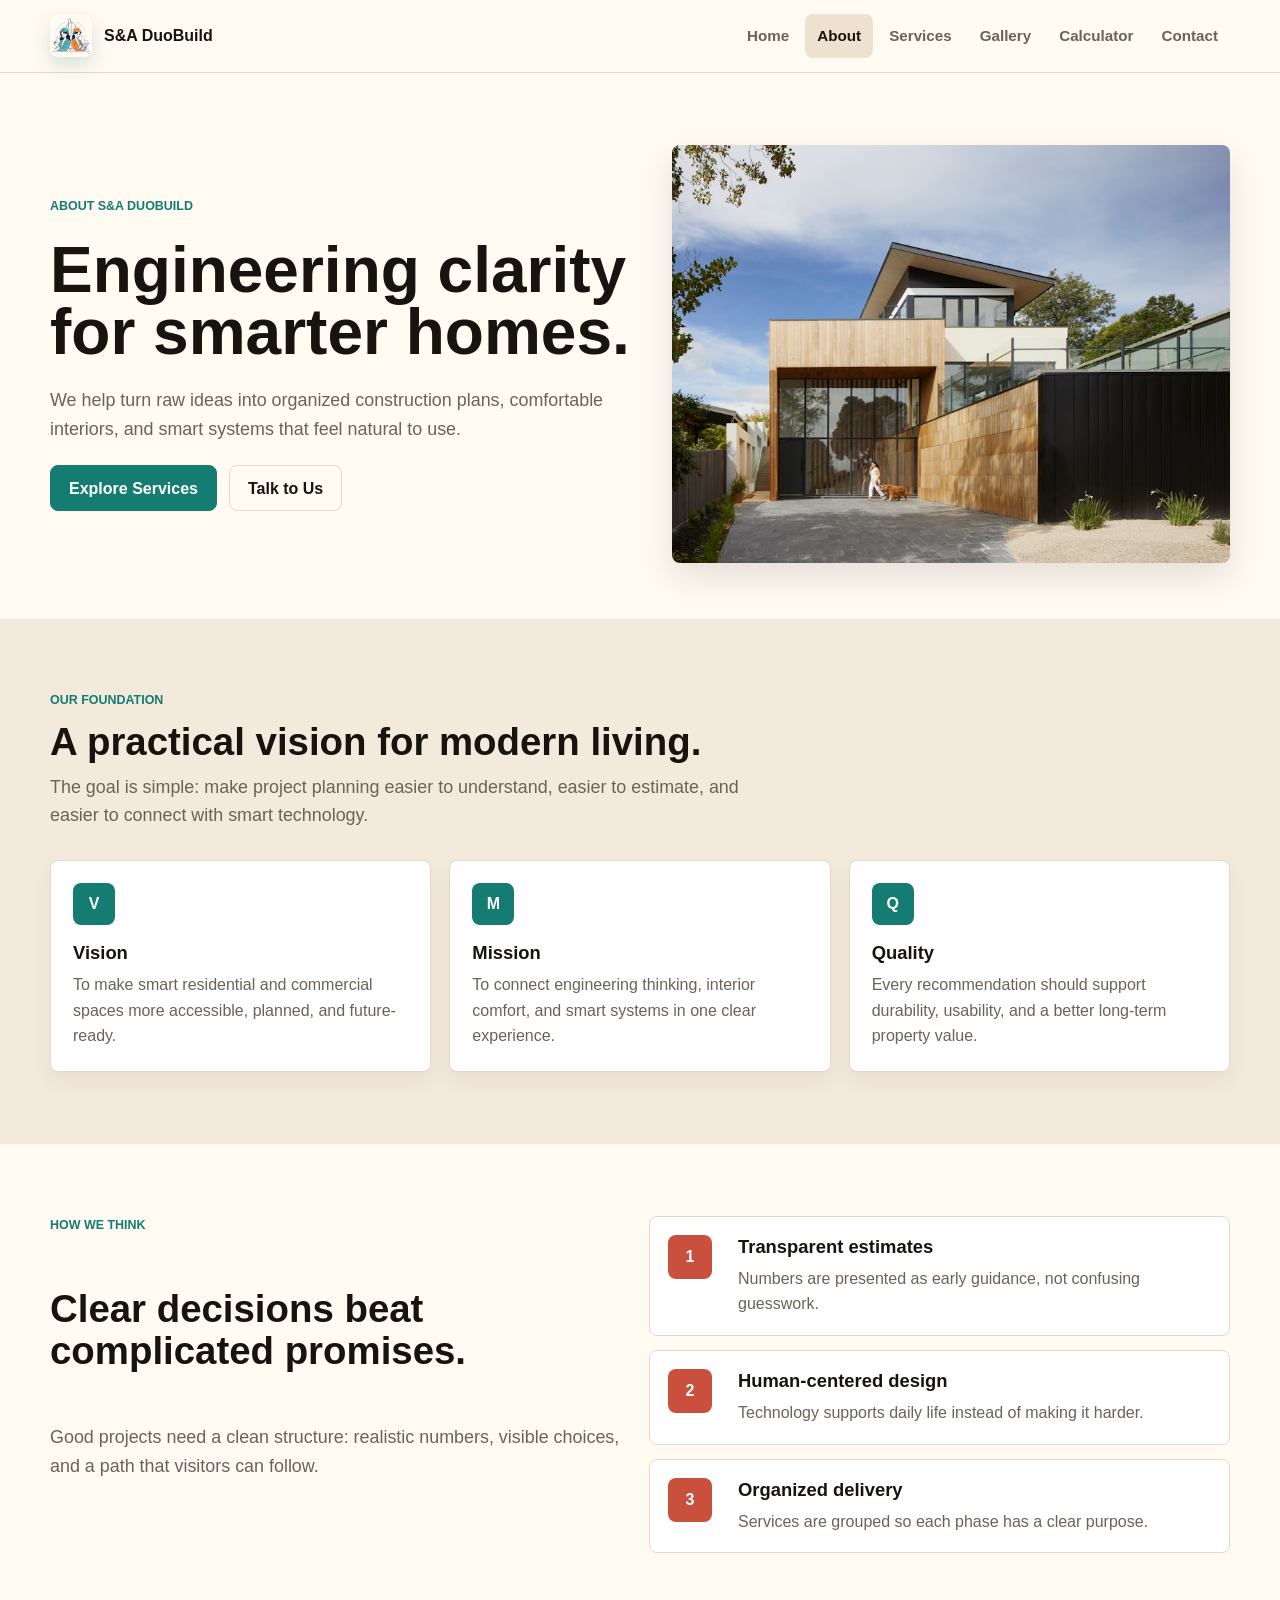
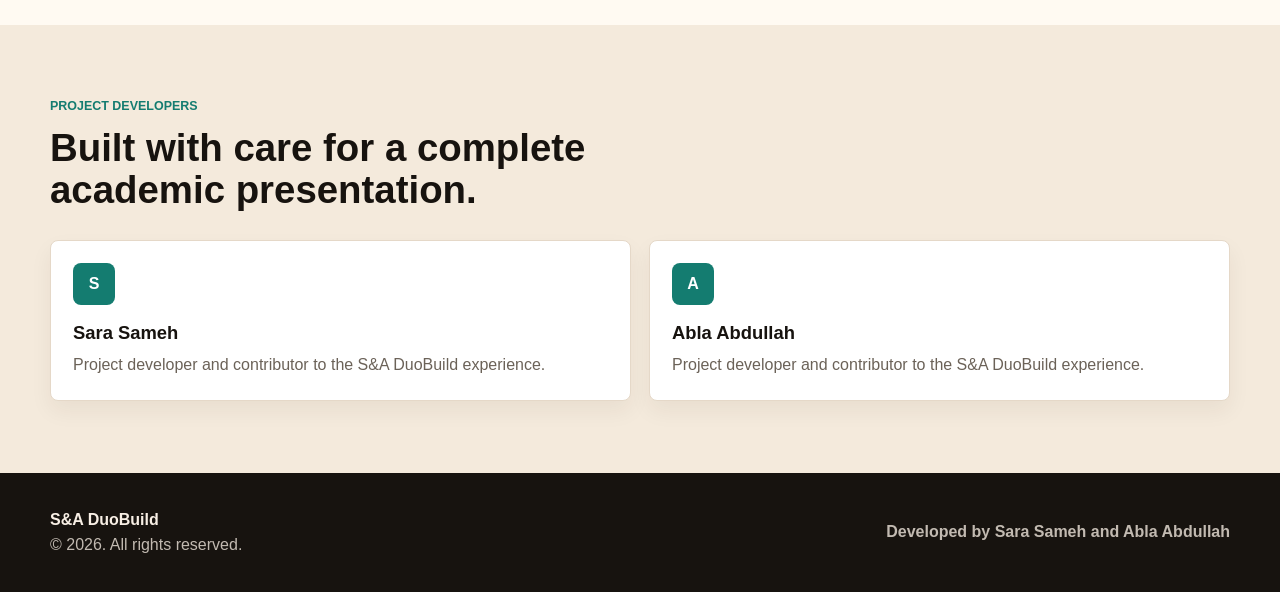
==== commit e4b15513: "Add final project logo assets" ====
--- a/about.html
+++ b/about.html
@@ -6,7 +6,7 @@
   <meta name="viewport" content="width=device-width, initial-scale=1.0">
   <meta name="description" content="Learn about S&A DuoBuild vision, values, and smart construction process.">
   <title>S&A DuoBuild | About</title>
-  <link rel="icon" type="image/svg+xml" href="assets/favicon.svg">
+  <link rel="icon" type="image/png" href="assets/favicon.png">
   <link rel="stylesheet" href="style.css">
   <script src="script.js" defer></script>
 </head>
@@ -15,7 +15,7 @@
   <header class="site-header">
     <nav class="site-nav container" aria-label="Main navigation">
       <a href="index.html" class="brand" aria-label="S&A DuoBuild home">
-        <img src="assets/logo.svg" alt="S&A DuoBuild logo" class="brand-logo">
+        <img src="assets/logo-mark.png" alt="S&A DuoBuild logo" class="brand-logo">
         <span>S&A DuoBuild</span>
       </a>
       <button class="nav-toggle" type="button" aria-label="Toggle navigation" aria-expanded="false" data-nav-toggle>☰</button>
--- a/style.css
+++ b/style.css
@@ -228,6 +228,12 @@
   gap: 22px;
 }
 
+.hero-logo {
+  width: min(280px, 72vw);
+  height: auto;
+  margin-bottom: 2px;
+}
+
 .hero-media {
   position: relative;
 }
